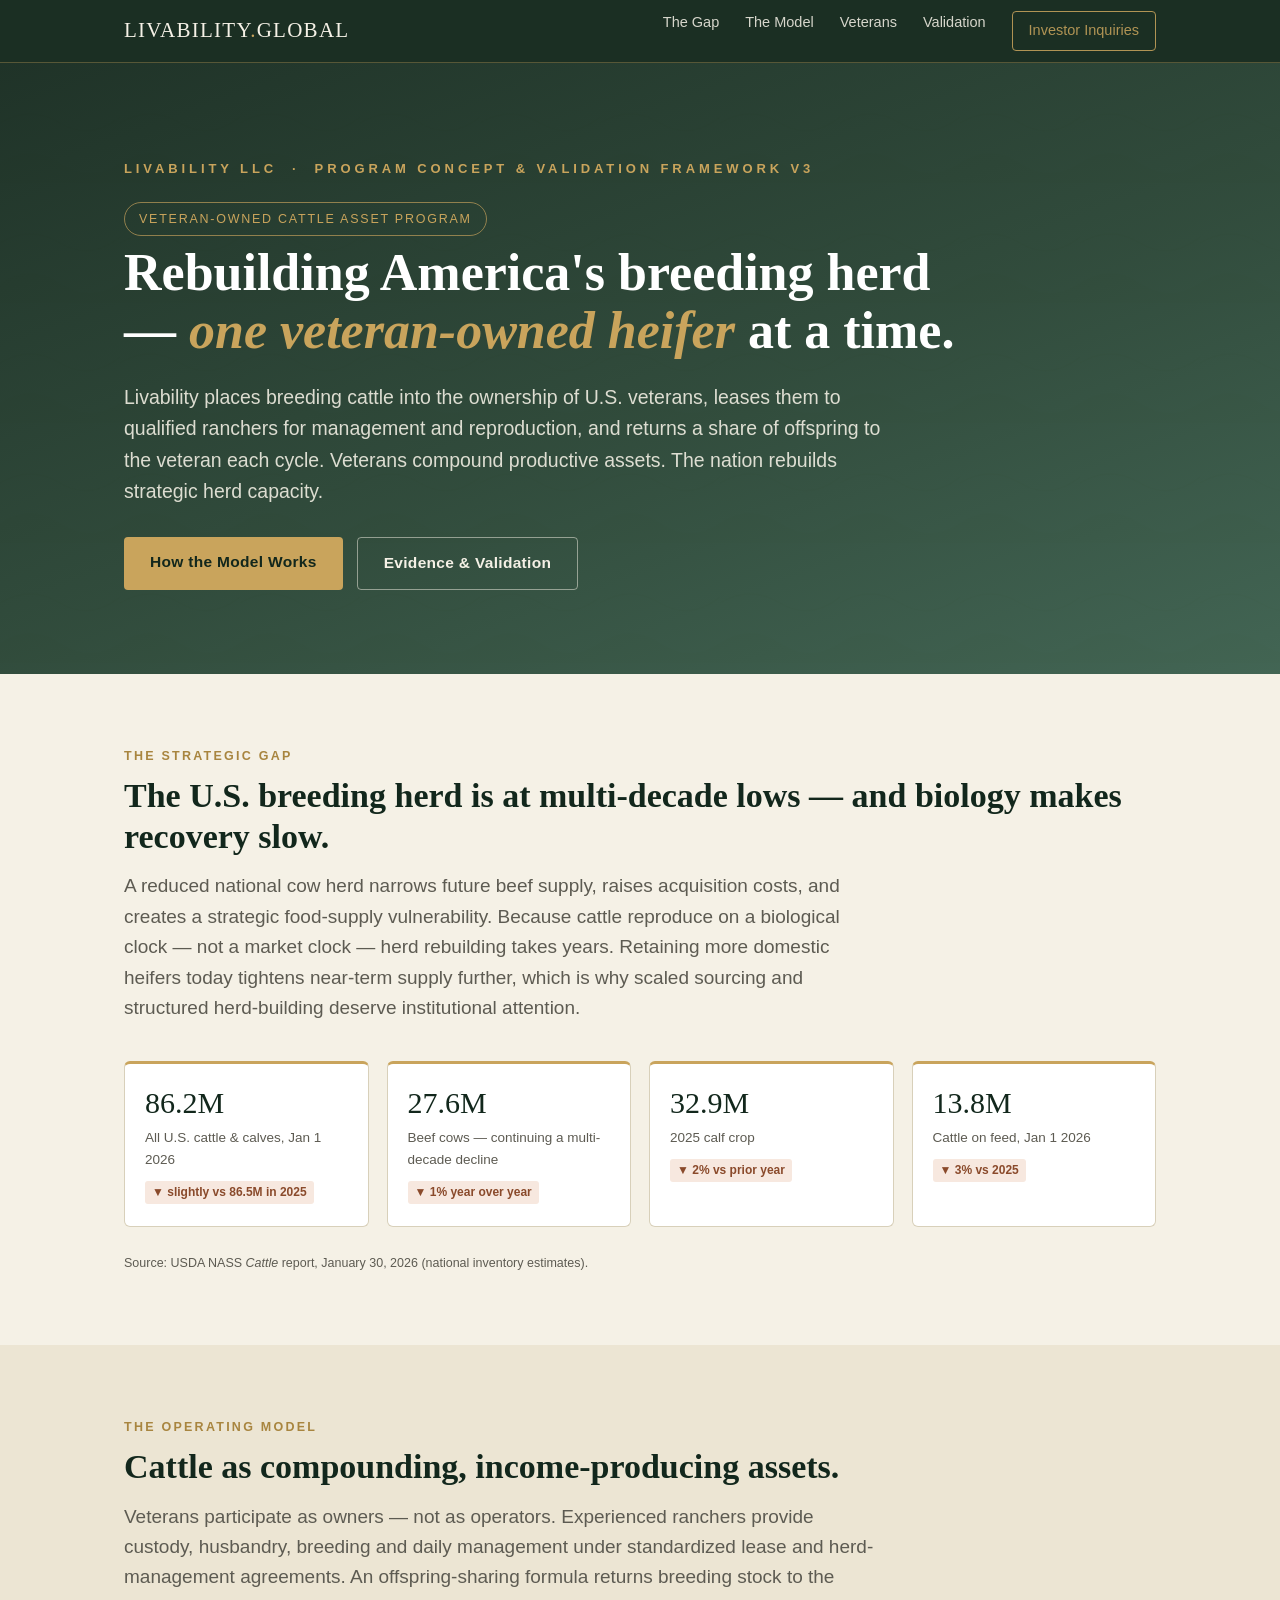
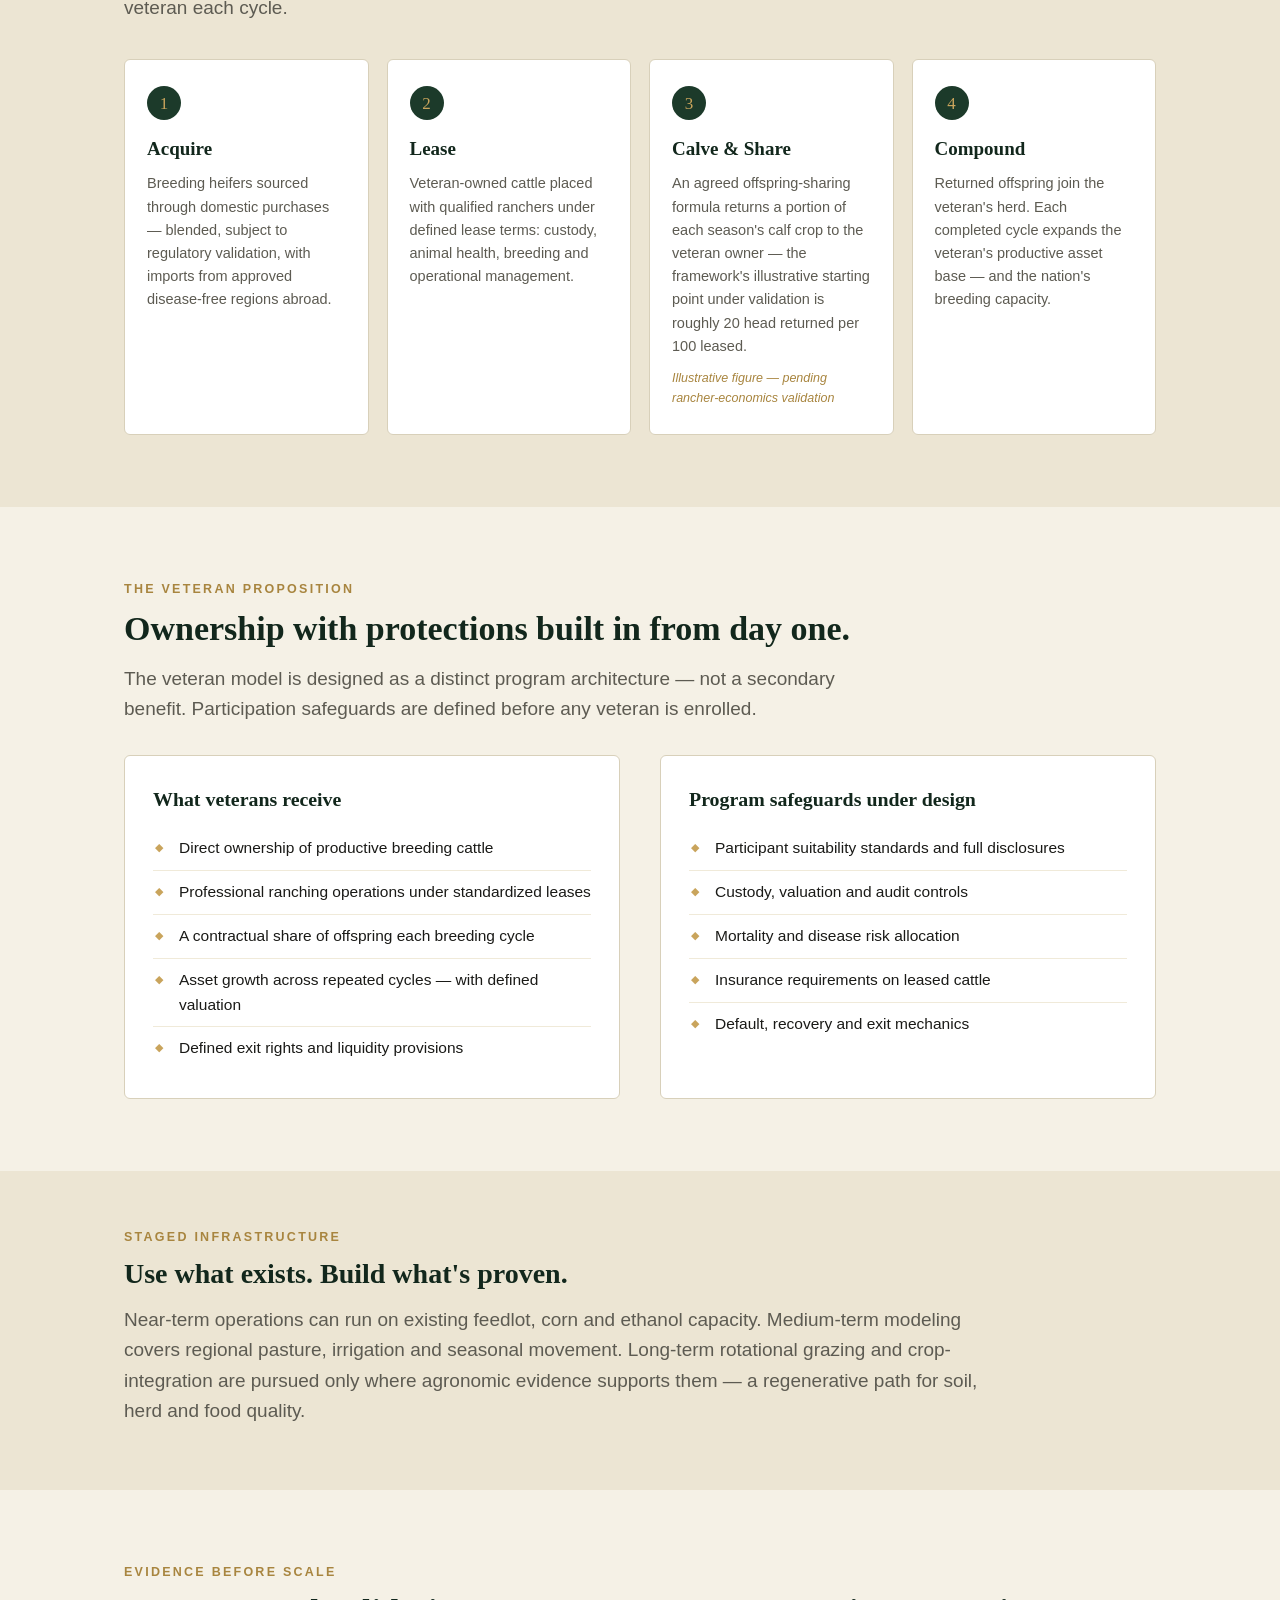
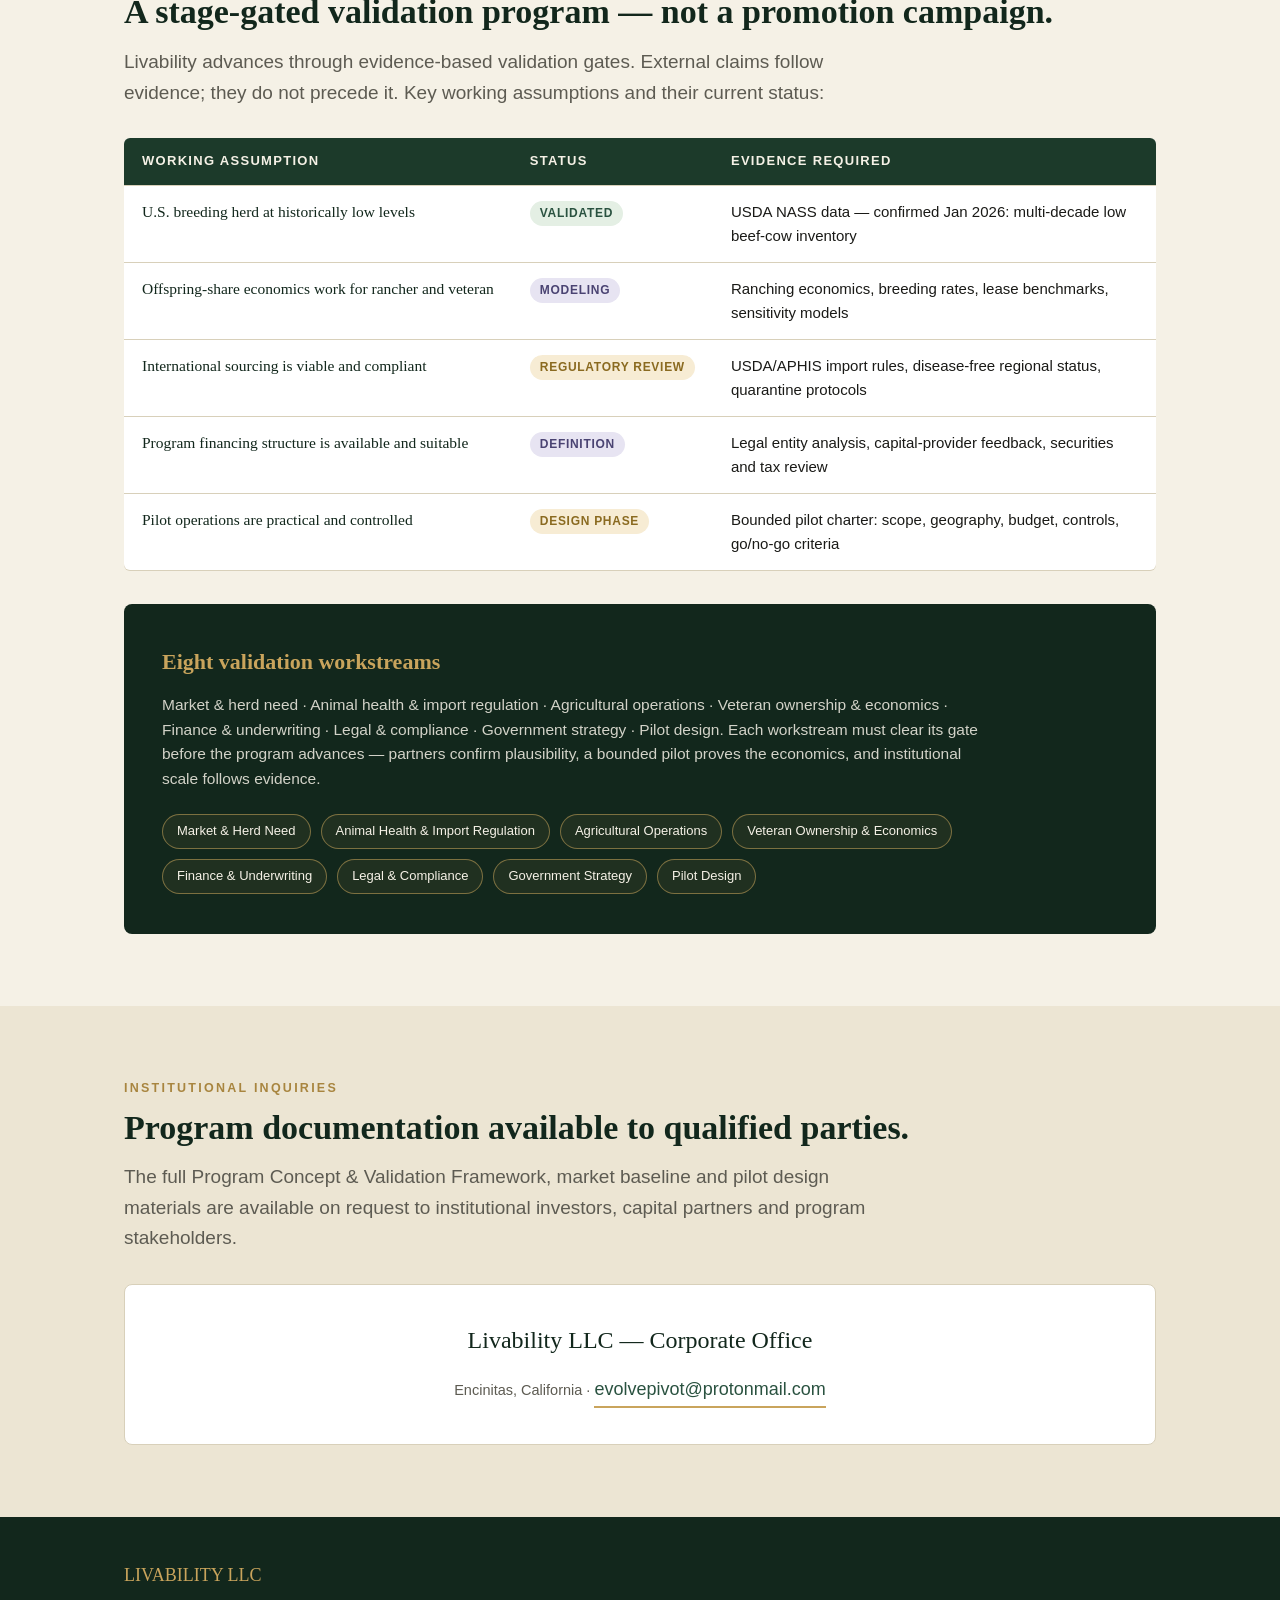
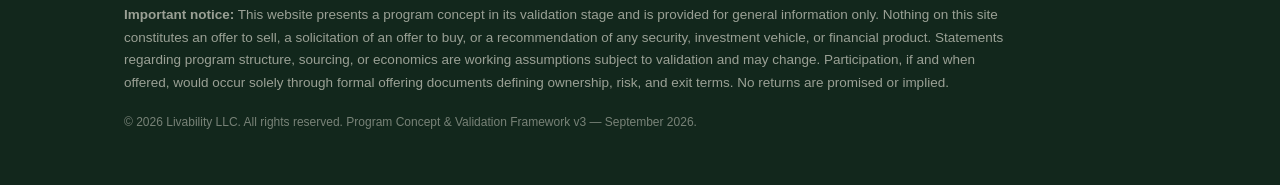
==== index.html @ c9e4a044 "Livability LLC investor site - v3 framework" ====
<!DOCTYPE html>
<html lang="en">
<head>
<meta charset="UTF-8">
<meta name="viewport" content="width=device-width, initial-scale=1.0">
<title>Livability LLC — Veteran-Owned Cattle Assets &amp; U.S. Herd Rebuilding</title>
<meta name="description" content="A capital-formation program placing breeding cattle into veteran ownership, leased to qualified ranchers, compounding the U.S. breeding herd. Program Concept &amp; Validation Framework v3.">
<meta property="og:title" content="Livability — Veteran-Owned Cattle Assets &amp; U.S. Herd Rebuilding">
<meta property="og:description" content="Veterans own productive breeding cattle. Qualified ranchers operate them. Offspring-share compounding rebuilds America's herd. Evidence before scale.">
<meta property="og:type" content="website">
<meta property="og:url" content="https://livability.global">
<link rel="icon" href="data:image/svg+xml,%3Csvg xmlns='http://www.w3.org/2000/svg' viewBox='0 0 64 64'%3E%3Crect width='64' height='64' rx='12' fill='%231c3a2a'/%3E%3Ctext x='32' y='44' font-family='Georgia,serif' font-size='36' fill='%23c9a45c' text-anchor='middle'%3EL%3C/text%3E%3C/svg%3E">
<style>
  :root{
    --forest:#1c3a2a; --forest-deep:#12271c; --forest-mid:#2a5240;
    --cream:#f5f1e6; --cream-deep:#ece5d3; --gold:#c9a45c; --gold-deep:#a8853f;
    --ink:#1a1a17; --muted:#5d5b52; --line:#d8d0ba;
  }
  *{margin:0;padding:0;box-sizing:border-box;}
  html{scroll-behavior:smooth;}
  body{
    font-family:-apple-system,BlinkMacSystemFont,"Segoe UI",Helvetica,Arial,sans-serif;
    background:var(--cream); color:var(--ink); line-height:1.6; font-size:17px;
  }
  .serif{font-family:Georgia,"Times New Roman",serif;}
  .wrap{max-width:1080px; margin:0 auto; padding:0 24px;}
  section{padding:72px 0;}
  h1,h2,h3{font-family:Georgia,"Times New Roman",serif; font-weight:600; color:var(--forest-deep);}
  h2{font-size:34px; line-height:1.2; margin-bottom:14px;}
  .kicker{ text-transform:uppercase; letter-spacing:.18em; font-size:12.5px; font-weight:700; color:var(--gold-deep); margin-bottom:10px;}
  .lede{font-size:19px; color:var(--muted); max-width:760px; margin-bottom:8px;}
  a{color:var(--forest-mid);}

  /* NAV */
  nav{
    position:sticky; top:0; z-index:50; background:rgba(18,39,28,.96); backdrop-filter:blur(6px);
    border-bottom:1px solid rgba(201,164,92,.35);
  }
  nav .wrap{display:flex; align-items:center; justify-content:space-between; height:62px;}
  .brand{font-family:Georgia,serif; font-size:21px; color:var(--cream); letter-spacing:.06em;}
  .brand span{color:var(--gold);}
  nav .links{display:flex; gap:26px;}
  nav .links a{color:var(--cream); text-decoration:none; font-size:14.5px; opacity:.86;}
  nav .links a:hover{opacity:1; color:var(--gold);}
  .nav-cta{
    border:1px solid var(--gold); color:var(--gold)!important; padding:7px 16px; border-radius:4px;
  }

  /* HERO */
  header{
    background:
      linear-gradient(160deg, rgba(18,39,28,.94) 0%, rgba(28,58,42,.9) 55%, rgba(42,82,64,.88) 100%),
      url("data:image/svg+xml,%3Csvg xmlns='http://www.w3.org/2000/svg' width='120' height='120'%3E%3Cpath d='M0 100 Q30 80 60 100 T120 100 V120 H0 Z' fill='rgba(201,164,92,0.07)'/%3E%3Cpath d='M0 60 Q30 42 60 60 T120 54' fill='none' stroke='rgba(201,164,92,0.10)' stroke-width='1.4'/%3E%3C/svg%3E");
    color:var(--cream); padding:96px 0 84px;
  }
  header .llc{font-size:13px; letter-spacing:.3em; text-transform:uppercase; color:var(--gold); margin-bottom:22px; font-weight:600;}
  header h1{color:#fff; font-size:52px; line-height:1.12; max-width:860px; margin-bottom:22px;}
  header h1 em{font-style:italic; color:var(--gold);}
  header .sub{font-size:19.5px; max-width:780px; color:rgba(245,241,230,.88); margin-bottom:30px;}
  .chip{
    display:inline-block; border:1px solid rgba(201,164,92,.65); color:var(--gold);
    font-size:12.5px; letter-spacing:.14em; text-transform:uppercase; padding:6px 14px; border-radius:999px;
    margin-bottom:8px;
  }
  .hero-cta{display:flex; gap:14px; flex-wrap:wrap; margin-top:8px;}
  .btn{
    display:inline-block; padding:13px 26px; border-radius:4px; text-decoration:none;
    font-weight:600; font-size:15.5px; letter-spacing:.02em;
  }
  .btn-gold{background:var(--gold); color:var(--forest-deep);}
  .btn-ghost{border:1px solid rgba(245,241,230,.5); color:var(--cream);}
  .btn:hover{filter:brightness(1.06);}

  /* STATS */
  .stats{display:grid; grid-template-columns:repeat(4,1fr); gap:18px; margin:38px 0 26px;}
  .stat{
    background:#fff; border:1px solid var(--line); border-top:3px solid var(--gold);
    border-radius:6px; padding:22px 20px;
  }
  .stat .num{font-family:Georgia,serif; font-size:30px; color:var(--forest-deep); line-height:1.1;}
  .stat .lbl{font-size:13.5px; color:var(--muted); margin-top:8px;}
  .stat .delta{display:inline-block; font-size:12px; color:#8a4a2b; background:#f7e8df; border-radius:3px; padding:2px 7px; margin-top:10px; font-weight:600;}
  .src{font-size:12.5px; color:var(--muted);}

  /* STEP FLOW */
  .steps{display:grid; grid-template-columns:repeat(4,1fr); gap:18px; margin-top:36px;}
  .step{background:#fff; border:1px solid var(--line); border-radius:6px; padding:26px 22px; position:relative;}
  .step .n{
    width:34px; height:34px; border-radius:50%; background:var(--forest); color:var(--gold);
    font-family:Georgia,serif; font-size:17px; display:flex; align-items:center; justify-content:center; margin-bottom:14px;
  }
  .step h3{font-size:19px; margin-bottom:8px;}
  .step p{font-size:14.5px; color:var(--muted);}
  .step .note{font-size:12.5px; color:var(--gold-deep); font-style:italic; margin-top:10px;}

  /* TWO COLUMN */
  .cols{display:grid; grid-template-columns:1fr 1fr; gap:40px; margin-top:30px;}
  .panel{background:#fff; border:1px solid var(--line); border-radius:6px; padding:28px;}
  .panel h3{margin-bottom:12px;}
  .panel ul{list-style:none;}
  .panel li{padding:9px 0 9px 26px; position:relative; font-size:15.5px; border-bottom:1px solid #f0ead9;}
  .panel li:last-child{border-bottom:none;}
  .panel li::before{content:"◆"; position:absolute; left:2px; color:var(--gold); font-size:11px; top:12px;}

  /* GATES TABLE */
  .gate-table{width:100%; border-collapse:collapse; margin-top:30px; background:#fff; border-radius:6px; overflow:hidden; box-shadow:0 1px 0 var(--line);}
  .gate-table th{
    background:var(--forest); color:var(--cream); text-align:left; font-size:13px;
    text-transform:uppercase; letter-spacing:.1em; padding:13px 18px;
  }
  .gate-table td{padding:14px 18px; border-top:1px solid var(--line); font-size:15px; vertical-align:top;}
  .gate-table td:first-child{font-family:Georgia,serif; color:var(--forest-deep); white-space:nowrap; font-size:15.5px;}
  .status{
    display:inline-block; font-size:12px; font-weight:700; letter-spacing:.06em; text-transform:uppercase;
    padding:3px 10px; border-radius:999px; white-space:nowrap;
  }
  .s-ok{background:#e4efe4; color:#2a5240;}
  .s-review{background:#f7ecd4; color:#8a6a20;}
  .s-model{background:#e7e4f2; color:#4a4372;}

  /* ASSUMPTIONS / DISCIPLINE */
  .discipline{
    background:var(--forest-deep); color:var(--cream); border-radius:8px; padding:40px 38px; margin-top:34px;
  }
  .discipline h3{color:var(--gold); font-size:22px; margin-bottom:14px;}
  .discipline p{color:rgba(245,241,230,.85); font-size:15.5px; max-width:820px;}
  .chips{display:flex; flex-wrap:wrap; gap:10px; margin-top:22px;}
  .wchip{
    border:1px solid rgba(201,164,92,.55); color:var(--cream); font-size:13px;
    padding:6px 14px; border-radius:999px; background:rgba(201,164,92,.08);
  }

  /* CONTACT */
  .contact-box{background:#fff; border:1px solid var(--line); border-radius:8px; padding:36px; margin-top:30px; text-align:center;}
  .contact-box .big{font-family:Georgia,serif; font-size:24px; color:var(--forest-deep); margin-bottom:10px;}
  .contact-mail{
    display:inline-block; margin-top:6px; font-size:18px; color:var(--forest-mid);
    text-decoration:none; border-bottom:2px solid var(--gold); padding-bottom:2px;
  }

  footer{background:var(--forest-deep); color:rgba(245,241,230,.72); padding:44px 0 52px; font-size:13.5px;}
  footer .brandline{font-family:Georgia,serif; color:var(--gold); font-size:18px; margin-bottom:14px;}
  footer .disc{max-width:900px; line-height:1.7; color:rgba(245,241,230,.6);}
  footer .legal{margin-top:18px; font-size:12px; color:rgba(245,241,230,.45);}

  @media(max-width:900px){
    .stats,.steps{grid-template-columns:repeat(2,1fr);}
    header h1{font-size:38px;}
    .cols{grid-template-columns:1fr;}
    nav .links{display:none;}
  }
  @media(max-width:560px){
    .stats,.steps{grid-template-columns:1fr;}
    section{padding:52px 0;}
  }
</style>
</head>
<body>

<nav>
  <div class="wrap">
    <div class="brand">LIVABILITY<span>.</span>GLOBAL</div>
    <div class="links">
      <a href="#problem">The Gap</a>
      <a href="#model">The Model</a>
      <a href="#veterans">Veterans</a>
      <a href="#validation">Validation</a>
      <a href="#contact" class="nav-cta">Investor Inquiries</a>
    </div>
  </div>
</nav>

<header>
  <div class="wrap">
    <div class="llc">Livability LLC &nbsp;·&nbsp; Program Concept &amp; Validation Framework v3</div>
    <span class="chip">Veteran-Owned Cattle Asset Program</span>
    <h1>Rebuilding America's breeding herd — <em>one veteran-owned heifer</em> at a time.</h1>
    <p class="sub">Livability places breeding cattle into the ownership of U.S. veterans, leases them to qualified ranchers for management and reproduction, and returns a share of offspring to the veteran each cycle. Veterans compound productive assets. The nation rebuilds strategic herd capacity.</p>
    <div class="hero-cta">
      <a class="btn btn-gold" href="#model">How the Model Works</a>
      <a class="btn btn-ghost" href="#validation">Evidence &amp; Validation</a>
    </div>
  </div>
</header>

<!-- PROBLEM -->
<section id="problem">
  <div class="wrap">
    <div class="kicker">The Strategic Gap</div>
    <h2>The U.S. breeding herd is at multi-decade lows — and biology makes recovery slow.</h2>
    <p class="lede">A reduced national cow herd narrows future beef supply, raises acquisition costs, and creates a strategic food-supply vulnerability. Because cattle reproduce on a biological clock — not a market clock — herd rebuilding takes years. Retaining more domestic heifers today tightens near-term supply further, which is why scaled sourcing and structured herd-building deserve institutional attention.</p>

    <div class="stats">
      <div class="stat">
        <div class="num">86.2M</div>
        <div class="lbl">All U.S. cattle &amp; calves, Jan 1 2026</div>
        <span class="delta">▼ slightly vs 86.5M in 2025</span>
      </div>
      <div class="stat">
        <div class="num">27.6M</div>
        <div class="lbl">Beef cows — continuing a multi-decade decline</div>
        <span class="delta">▼ 1% year over year</span>
      </div>
      <div class="stat">
        <div class="num">32.9M</div>
        <div class="lbl">2025 calf crop</div>
        <span class="delta">▼ 2% vs prior year</span>
      </div>
      <div class="stat">
        <div class="num">13.8M</div>
        <div class="lbl">Cattle on feed, Jan 1 2026</div>
        <span class="delta">▼ 3% vs 2025</span>
      </div>
    </div>
    <p class="src">Source: USDA NASS <em>Cattle</em> report, January 30, 2026 (national inventory estimates).</p>
  </div>
</section>

<!-- MODEL -->
<section id="model" style="background:var(--cream-deep);">
  <div class="wrap">
    <div class="kicker">The Operating Model</div>
    <h2>Cattle as compounding, income-producing assets.</h2>
    <p class="lede">Veterans participate as owners — not as operators. Experienced ranchers provide custody, husbandry, breeding and daily management under standardized lease and herd-management agreements. An offspring-sharing formula returns breeding stock to the veteran each cycle.</p>

    <div class="steps">
      <div class="step">
        <div class="n">1</div>
        <h3>Acquire</h3>
        <p>Breeding heifers sourced through domestic purchases — blended, subject to regulatory validation, with imports from approved disease-free regions abroad.</p>
      </div>
      <div class="step">
        <div class="n">2</div>
        <h3>Lease</h3>
        <p>Veteran-owned cattle placed with qualified ranchers under defined lease terms: custody, animal health, breeding and operational management.</p>
      </div>
      <div class="step">
        <div class="n">3</div>
        <h3>Calve &amp; Share</h3>
        <p>An agreed offspring-sharing formula returns a portion of each season's calf crop to the veteran owner — the framework's illustrative starting point under validation is roughly 20 head returned per 100 leased.</p>
        <div class="note">Illustrative figure — pending rancher-economics validation</div>
      </div>
      <div class="step">
        <div class="n">4</div>
        <h3>Compound</h3>
        <p>Returned offspring join the veteran's herd. Each completed cycle expands the veteran's productive asset base — and the nation's breeding capacity.</p>
      </div>
    </div>
  </div>
</section>

<!-- VETERANS -->
<section id="veterans">
  <div class="wrap">
    <div class="kicker">The Veteran Proposition</div>
    <h2>Ownership with protections built in from day one.</h2>
    <p class="lede">The veteran model is designed as a distinct program architecture — not a secondary benefit. Participation safeguards are defined before any veteran is enrolled.</p>

    <div class="cols">
      <div class="panel">
        <h3>What veterans receive</h3>
        <ul>
          <li>Direct ownership of productive breeding cattle</li>
          <li>Professional ranching operations under standardized leases</li>
          <li>A contractual share of offspring each breeding cycle</li>
          <li>Asset growth across repeated cycles — with defined valuation</li>
          <li>Defined exit rights and liquidity provisions</li>
        </ul>
      </div>
      <div class="panel">
        <h3>Program safeguards under design</h3>
        <ul>
          <li>Participant suitability standards and full disclosures</li>
          <li>Custody, valuation and audit controls</li>
          <li>Mortality and disease risk allocation</li>
          <li>Insurance requirements on leased cattle</li>
          <li>Default, recovery and exit mechanics</li>
        </ul>
      </div>
    </div>
  </div>
</section>

<!-- INFRASTRUCTURE STRIP -->
<section style="background:var(--cream-deep); padding:56px 0;">
  <div class="wrap">
    <div class="kicker">Staged Infrastructure</div>
    <h2 style="font-size:28px;">Use what exists. Build what's proven.</h2>
    <p class="lede" style="max-width:860px;">Near-term operations can run on existing feedlot, corn and ethanol capacity. Medium-term modeling covers regional pasture, irrigation and seasonal movement. Long-term rotational grazing and crop-integration are pursued only where agronomic evidence supports them — a regenerative path for soil, herd and food quality.</p>
  </div>
</section>

<!-- VALIDATION -->
<section id="validation">
  <div class="wrap">
    <div class="kicker">Evidence Before Scale</div>
    <h2>A stage-gated validation program — not a promotion campaign.</h2>
    <p class="lede">Livability advances through evidence-based validation gates. External claims follow evidence; they do not precede it. Key working assumptions and their current status:</p>

    <table class="gate-table">
      <tr><th>Working Assumption</th><th>Status</th><th>Evidence Required</th></tr>
      <tr>
        <td>U.S. breeding herd at historically low levels</td>
        <td><span class="status s-ok">Validated</span></td>
        <td>USDA NASS data — confirmed Jan 2026: multi-decade low beef-cow inventory</td>
      </tr>
      <tr>
        <td>Offspring-share economics work for rancher and veteran</td>
        <td><span class="status s-model">Modeling</span></td>
        <td>Ranching economics, breeding rates, lease benchmarks, sensitivity models</td>
      </tr>
      <tr>
        <td>International sourcing is viable and compliant</td>
        <td><span class="status s-review">Regulatory review</span></td>
        <td>USDA/APHIS import rules, disease-free regional status, quarantine protocols</td>
      </tr>
      <tr>
        <td>Program financing structure is available and suitable</td>
        <td><span class="status s-model">Definition</span></td>
        <td>Legal entity analysis, capital-provider feedback, securities and tax review</td>
      </tr>
      <tr>
        <td>Pilot operations are practical and controlled</td>
        <td><span class="status s-review">Design phase</span></td>
        <td>Bounded pilot charter: scope, geography, budget, controls, go/no-go criteria</td>
      </tr>
    </table>

    <div class="discipline">
      <h3>Eight validation workstreams</h3>
      <p>Market &amp; herd need · Animal health &amp; import regulation · Agricultural operations · Veteran ownership &amp; economics · Finance &amp; underwriting · Legal &amp; compliance · Government strategy · Pilot design. Each workstream must clear its gate before the program advances — partners confirm plausibility, a bounded pilot proves the economics, and institutional scale follows evidence.</p>
      <div class="chips">
        <span class="wchip">Market &amp; Herd Need</span>
        <span class="wchip">Animal Health &amp; Import Regulation</span>
        <span class="wchip">Agricultural Operations</span>
        <span class="wchip">Veteran Ownership &amp; Economics</span>
        <span class="wchip">Finance &amp; Underwriting</span>
        <span class="wchip">Legal &amp; Compliance</span>
        <span class="wchip">Government Strategy</span>
        <span class="wchip">Pilot Design</span>
      </div>
    </div>
  </div>
</section>

<!-- CONTACT -->
<section id="contact" style="background:var(--cream-deep);">
  <div class="wrap">
    <div class="kicker">Institutional Inquiries</div>
    <h2>Program documentation available to qualified parties.</h2>
    <p class="lede">The full Program Concept &amp; Validation Framework, market baseline and pilot design materials are available on request to institutional investors, capital partners and program stakeholders.</p>
    <div class="contact-box">
      <div class="big">Livability LLC — Corporate Office</div>
      <p style="color:var(--muted); font-size:14.5px;">Encinitas, California · <a class="contact-mail" href="mailto:evolvepivot@protonmail.com">evolvepivot@protonmail.com</a></p>
    </div>
  </div>
</section>

<footer>
  <div class="wrap">
    <div class="brandline">LIVABILITY LLC</div>
    <p class="disc"><strong>Important notice:</strong> This website presents a program concept in its validation stage and is provided for general information only. Nothing on this site constitutes an offer to sell, a solicitation of an offer to buy, or a recommendation of any security, investment vehicle, or financial product. Statements regarding program structure, sourcing, or economics are working assumptions subject to validation and may change. Participation, if and when offered, would occur solely through formal offering documents defining ownership, risk, and exit terms. No returns are promised or implied.</p>
    <p class="legal">© 2026 Livability LLC. All rights reserved. Program Concept &amp; Validation Framework v3 — September 2026.</p>
  </div>
</footer>

</body>
</html>
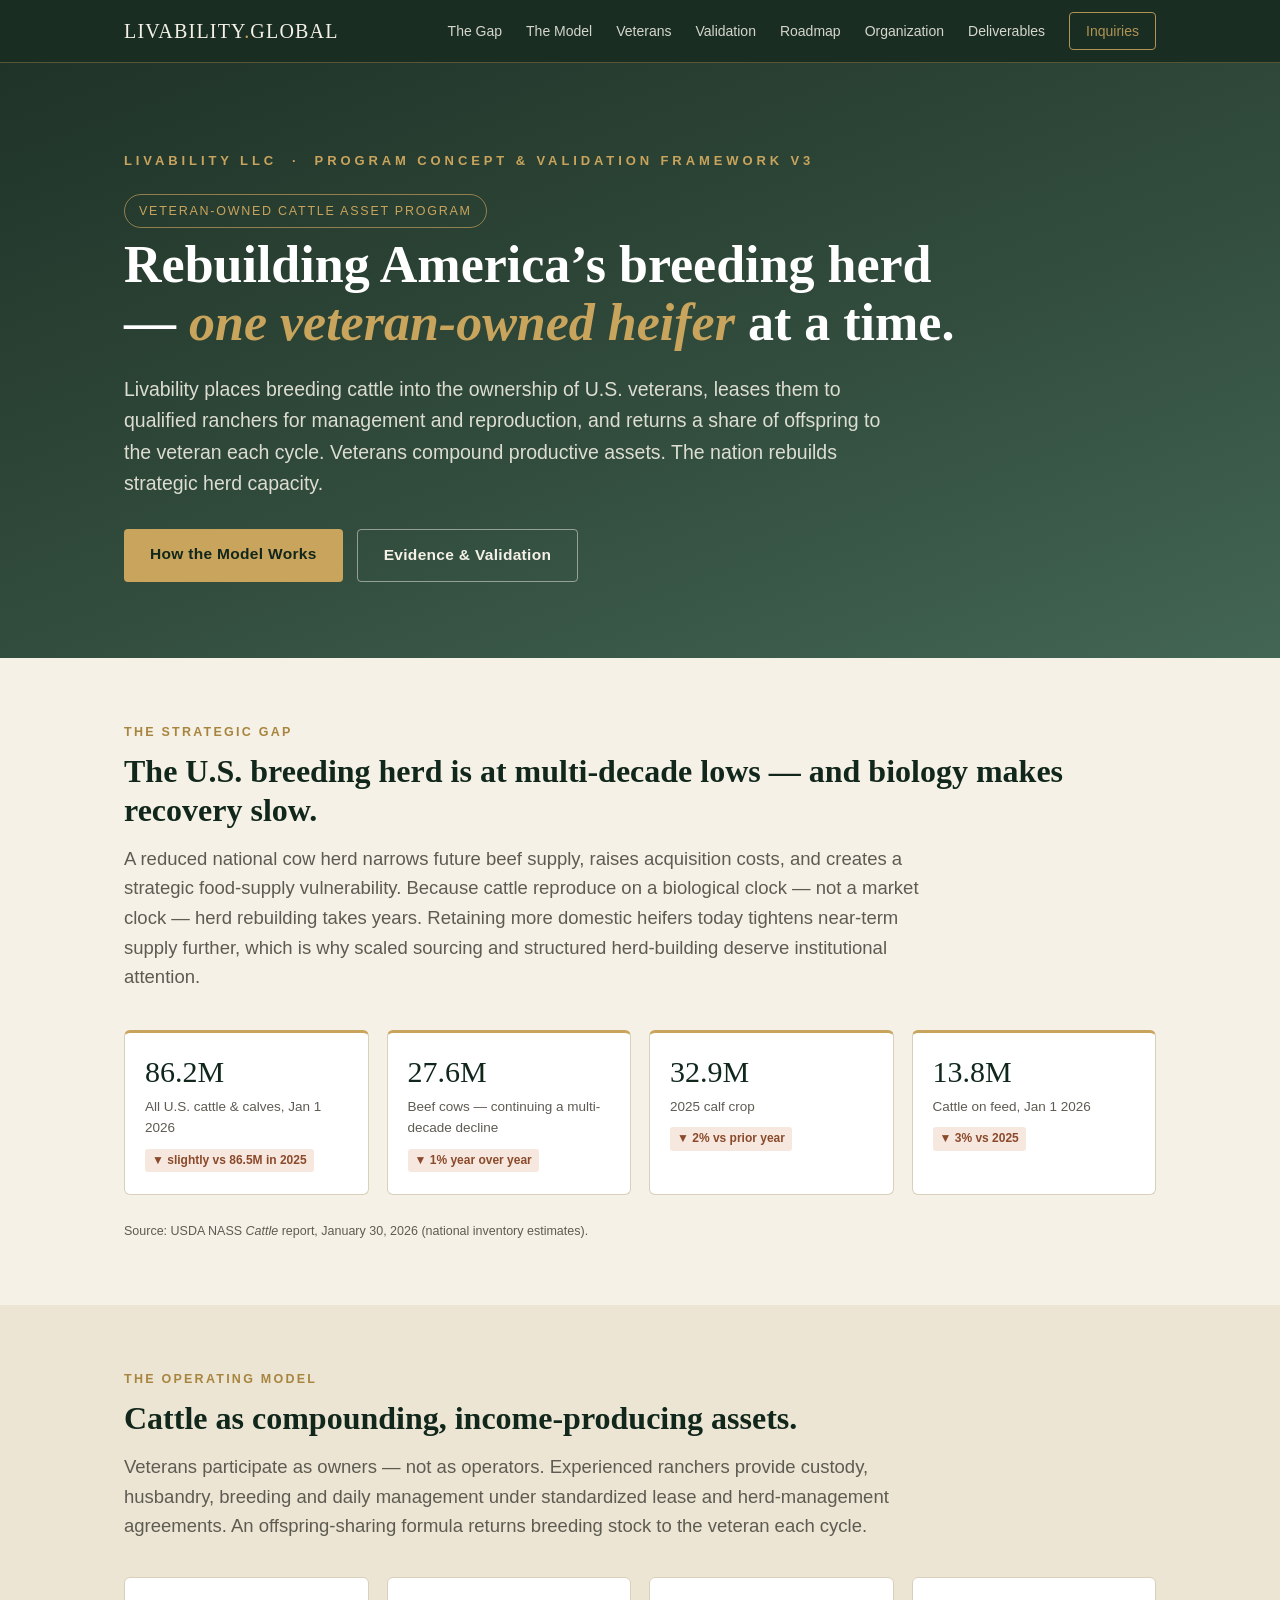
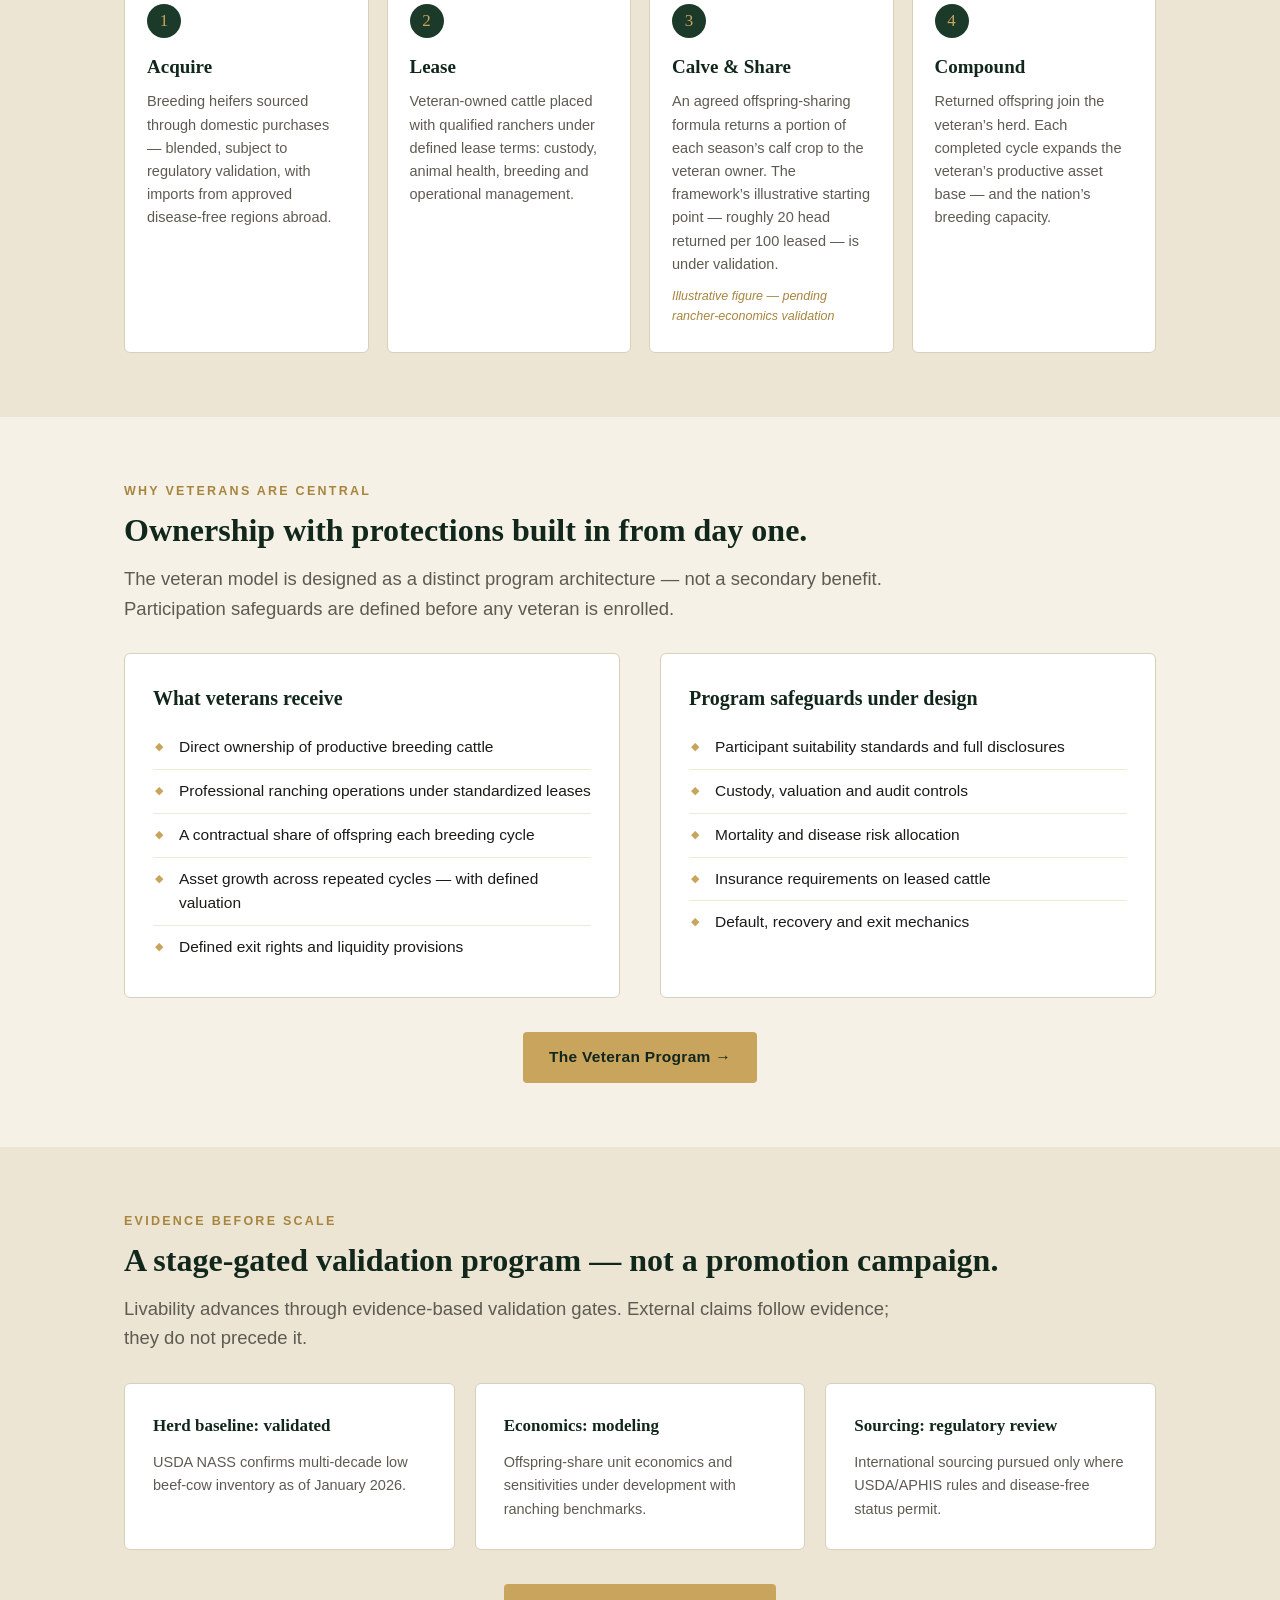
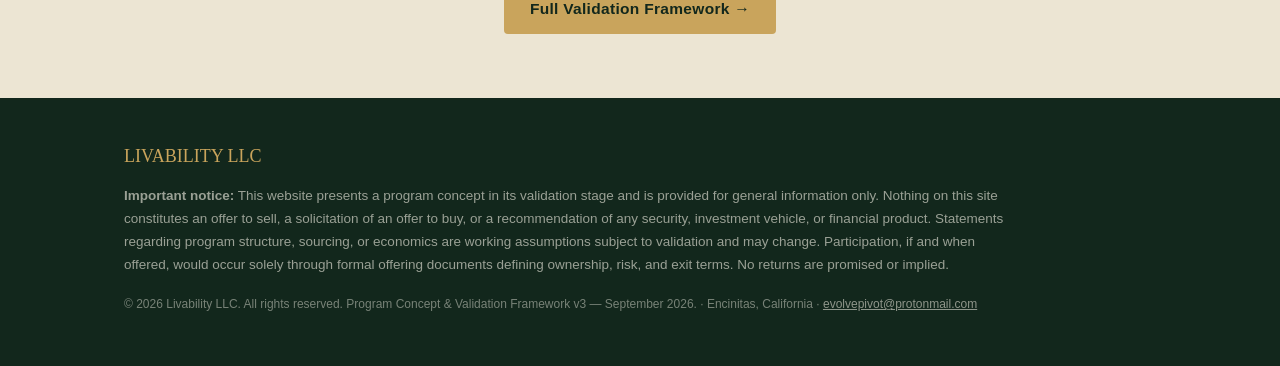
==== commit 0696267d: "Full 8-section investor site from Livability v3 framework" ====
--- a/index.html
+++ b/index.html
@@ -5,364 +5,106 @@
 <meta name="viewport" content="width=device-width, initial-scale=1.0">
 <title>Livability LLC — Veteran-Owned Cattle Assets &amp; U.S. Herd Rebuilding</title>
 <meta name="description" content="A capital-formation program placing breeding cattle into veteran ownership, leased to qualified ranchers, compounding the U.S. breeding herd. Program Concept &amp; Validation Framework v3.">
-<meta property="og:title" content="Livability — Veteran-Owned Cattle Assets &amp; U.S. Herd Rebuilding">
-<meta property="og:description" content="Veterans own productive breeding cattle. Qualified ranchers operate them. Offspring-share compounding rebuilds America's herd. Evidence before scale.">
-<meta property="og:type" content="website">
+<meta property="og:title" content="Livability LLC — Veteran-Owned Cattle Assets &amp; U.S. Herd Rebuilding">
+<meta property="og:description" content="A capital-formation program placing breeding cattle into veteran ownership, leased to qualified ranchers, compounding the U.S. breeding herd. Program Concept &amp; Validation Framework v3.">
 <meta property="og:url" content="https://livability.global">
 <link rel="icon" href="data:image/svg+xml,%3Csvg xmlns='http://www.w3.org/2000/svg' viewBox='0 0 64 64'%3E%3Crect width='64' height='64' rx='12' fill='%231c3a2a'/%3E%3Ctext x='32' y='44' font-family='Georgia,serif' font-size='36' fill='%23c9a45c' text-anchor='middle'%3EL%3C/text%3E%3C/svg%3E">
-<style>
-  :root{
-    --forest:#1c3a2a; --forest-deep:#12271c; --forest-mid:#2a5240;
-    --cream:#f5f1e6; --cream-deep:#ece5d3; --gold:#c9a45c; --gold-deep:#a8853f;
-    --ink:#1a1a17; --muted:#5d5b52; --line:#d8d0ba;
-  }
-  *{margin:0;padding:0;box-sizing:border-box;}
-  html{scroll-behavior:smooth;}
-  body{
-    font-family:-apple-system,BlinkMacSystemFont,"Segoe UI",Helvetica,Arial,sans-serif;
-    background:var(--cream); color:var(--ink); line-height:1.6; font-size:17px;
-  }
-  .serif{font-family:Georgia,"Times New Roman",serif;}
-  .wrap{max-width:1080px; margin:0 auto; padding:0 24px;}
-  section{padding:72px 0;}
-  h1,h2,h3{font-family:Georgia,"Times New Roman",serif; font-weight:600; color:var(--forest-deep);}
-  h2{font-size:34px; line-height:1.2; margin-bottom:14px;}
-  .kicker{ text-transform:uppercase; letter-spacing:.18em; font-size:12.5px; font-weight:700; color:var(--gold-deep); margin-bottom:10px;}
-  .lede{font-size:19px; color:var(--muted); max-width:760px; margin-bottom:8px;}
-  a{color:var(--forest-mid);}
-
-  /* NAV */
-  nav{
-    position:sticky; top:0; z-index:50; background:rgba(18,39,28,.96); backdrop-filter:blur(6px);
-    border-bottom:1px solid rgba(201,164,92,.35);
-  }
-  nav .wrap{display:flex; align-items:center; justify-content:space-between; height:62px;}
-  .brand{font-family:Georgia,serif; font-size:21px; color:var(--cream); letter-spacing:.06em;}
-  .brand span{color:var(--gold);}
-  nav .links{display:flex; gap:26px;}
-  nav .links a{color:var(--cream); text-decoration:none; font-size:14.5px; opacity:.86;}
-  nav .links a:hover{opacity:1; color:var(--gold);}
-  .nav-cta{
-    border:1px solid var(--gold); color:var(--gold)!important; padding:7px 16px; border-radius:4px;
-  }
-
-  /* HERO */
-  header{
-    background:
-      linear-gradient(160deg, rgba(18,39,28,.94) 0%, rgba(28,58,42,.9) 55%, rgba(42,82,64,.88) 100%),
-      url("data:image/svg+xml,%3Csvg xmlns='http://www.w3.org/2000/svg' width='120' height='120'%3E%3Cpath d='M0 100 Q30 80 60 100 T120 100 V120 H0 Z' fill='rgba(201,164,92,0.07)'/%3E%3Cpath d='M0 60 Q30 42 60 60 T120 54' fill='none' stroke='rgba(201,164,92,0.10)' stroke-width='1.4'/%3E%3C/svg%3E");
-    color:var(--cream); padding:96px 0 84px;
-  }
-  header .llc{font-size:13px; letter-spacing:.3em; text-transform:uppercase; color:var(--gold); margin-bottom:22px; font-weight:600;}
-  header h1{color:#fff; font-size:52px; line-height:1.12; max-width:860px; margin-bottom:22px;}
-  header h1 em{font-style:italic; color:var(--gold);}
-  header .sub{font-size:19.5px; max-width:780px; color:rgba(245,241,230,.88); margin-bottom:30px;}
-  .chip{
-    display:inline-block; border:1px solid rgba(201,164,92,.65); color:var(--gold);
-    font-size:12.5px; letter-spacing:.14em; text-transform:uppercase; padding:6px 14px; border-radius:999px;
-    margin-bottom:8px;
-  }
-  .hero-cta{display:flex; gap:14px; flex-wrap:wrap; margin-top:8px;}
-  .btn{
-    display:inline-block; padding:13px 26px; border-radius:4px; text-decoration:none;
-    font-weight:600; font-size:15.5px; letter-spacing:.02em;
-  }
-  .btn-gold{background:var(--gold); color:var(--forest-deep);}
-  .btn-ghost{border:1px solid rgba(245,241,230,.5); color:var(--cream);}
-  .btn:hover{filter:brightness(1.06);}
-
-  /* STATS */
-  .stats{display:grid; grid-template-columns:repeat(4,1fr); gap:18px; margin:38px 0 26px;}
-  .stat{
-    background:#fff; border:1px solid var(--line); border-top:3px solid var(--gold);
-    border-radius:6px; padding:22px 20px;
-  }
-  .stat .num{font-family:Georgia,serif; font-size:30px; color:var(--forest-deep); line-height:1.1;}
-  .stat .lbl{font-size:13.5px; color:var(--muted); margin-top:8px;}
-  .stat .delta{display:inline-block; font-size:12px; color:#8a4a2b; background:#f7e8df; border-radius:3px; padding:2px 7px; margin-top:10px; font-weight:600;}
-  .src{font-size:12.5px; color:var(--muted);}
-
-  /* STEP FLOW */
-  .steps{display:grid; grid-template-columns:repeat(4,1fr); gap:18px; margin-top:36px;}
-  .step{background:#fff; border:1px solid var(--line); border-radius:6px; padding:26px 22px; position:relative;}
-  .step .n{
-    width:34px; height:34px; border-radius:50%; background:var(--forest); color:var(--gold);
-    font-family:Georgia,serif; font-size:17px; display:flex; align-items:center; justify-content:center; margin-bottom:14px;
-  }
-  .step h3{font-size:19px; margin-bottom:8px;}
-  .step p{font-size:14.5px; color:var(--muted);}
-  .step .note{font-size:12.5px; color:var(--gold-deep); font-style:italic; margin-top:10px;}
-
-  /* TWO COLUMN */
-  .cols{display:grid; grid-template-columns:1fr 1fr; gap:40px; margin-top:30px;}
-  .panel{background:#fff; border:1px solid var(--line); border-radius:6px; padding:28px;}
-  .panel h3{margin-bottom:12px;}
-  .panel ul{list-style:none;}
-  .panel li{padding:9px 0 9px 26px; position:relative; font-size:15.5px; border-bottom:1px solid #f0ead9;}
-  .panel li:last-child{border-bottom:none;}
-  .panel li::before{content:"◆"; position:absolute; left:2px; color:var(--gold); font-size:11px; top:12px;}
-
-  /* GATES TABLE */
-  .gate-table{width:100%; border-collapse:collapse; margin-top:30px; background:#fff; border-radius:6px; overflow:hidden; box-shadow:0 1px 0 var(--line);}
-  .gate-table th{
-    background:var(--forest); color:var(--cream); text-align:left; font-size:13px;
-    text-transform:uppercase; letter-spacing:.1em; padding:13px 18px;
-  }
-  .gate-table td{padding:14px 18px; border-top:1px solid var(--line); font-size:15px; vertical-align:top;}
-  .gate-table td:first-child{font-family:Georgia,serif; color:var(--forest-deep); white-space:nowrap; font-size:15.5px;}
-  .status{
-    display:inline-block; font-size:12px; font-weight:700; letter-spacing:.06em; text-transform:uppercase;
-    padding:3px 10px; border-radius:999px; white-space:nowrap;
-  }
-  .s-ok{background:#e4efe4; color:#2a5240;}
-  .s-review{background:#f7ecd4; color:#8a6a20;}
-  .s-model{background:#e7e4f2; color:#4a4372;}
-
-  /* ASSUMPTIONS / DISCIPLINE */
-  .discipline{
-    background:var(--forest-deep); color:var(--cream); border-radius:8px; padding:40px 38px; margin-top:34px;
-  }
-  .discipline h3{color:var(--gold); font-size:22px; margin-bottom:14px;}
-  .discipline p{color:rgba(245,241,230,.85); font-size:15.5px; max-width:820px;}
-  .chips{display:flex; flex-wrap:wrap; gap:10px; margin-top:22px;}
-  .wchip{
-    border:1px solid rgba(201,164,92,.55); color:var(--cream); font-size:13px;
-    padding:6px 14px; border-radius:999px; background:rgba(201,164,92,.08);
-  }
-
-  /* CONTACT */
-  .contact-box{background:#fff; border:1px solid var(--line); border-radius:8px; padding:36px; margin-top:30px; text-align:center;}
-  .contact-box .big{font-family:Georgia,serif; font-size:24px; color:var(--forest-deep); margin-bottom:10px;}
-  .contact-mail{
-    display:inline-block; margin-top:6px; font-size:18px; color:var(--forest-mid);
-    text-decoration:none; border-bottom:2px solid var(--gold); padding-bottom:2px;
-  }
-
-  footer{background:var(--forest-deep); color:rgba(245,241,230,.72); padding:44px 0 52px; font-size:13.5px;}
-  footer .brandline{font-family:Georgia,serif; color:var(--gold); font-size:18px; margin-bottom:14px;}
-  footer .disc{max-width:900px; line-height:1.7; color:rgba(245,241,230,.6);}
-  footer .legal{margin-top:18px; font-size:12px; color:rgba(245,241,230,.45);}
-
-  @media(max-width:900px){
-    .stats,.steps{grid-template-columns:repeat(2,1fr);}
-    header h1{font-size:38px;}
-    .cols{grid-template-columns:1fr;}
-    nav .links{display:none;}
-  }
-  @media(max-width:560px){
-    .stats,.steps{grid-template-columns:1fr;}
-    section{padding:52px 0;}
-  }
-</style>
+<link rel="stylesheet" href="/assets/style.css">
 </head>
 <body>
-
 <nav>
   <div class="wrap">
-    <div class="brand">LIVABILITY<span>.</span>GLOBAL</div>
+    <a class="brand" href="/index.html">LIVABILITY<span>.</span>GLOBAL</a>
     <div class="links">
-      <a href="#problem">The Gap</a>
-      <a href="#model">The Model</a>
-      <a href="#veterans">Veterans</a>
-      <a href="#validation">Validation</a>
-      <a href="#contact" class="nav-cta">Investor Inquiries</a>
+      <a href="/the-gap.html" data-nav="gap">The Gap</a>
+      <a href="/model.html" data-nav="model">The Model</a>
+      <a href="/veterans.html" data-nav="vet">Veterans</a>
+      <a href="/validation.html" data-nav="val">Validation</a>
+      <a href="/roadmap.html" data-nav="road">Roadmap</a>
+      <a href="/organization.html" data-nav="org">Organization</a>
+      <a href="/deliverables.html" data-nav="del">Deliverables</a>
+      <a href="/contact.html" class="nav-cta">Inquiries</a>
     </div>
   </div>
 </nav>
 
-<header>
-  <div class="wrap">
-    <div class="llc">Livability LLC &nbsp;·&nbsp; Program Concept &amp; Validation Framework v3</div>
-    <span class="chip">Veteran-Owned Cattle Asset Program</span>
-    <h1>Rebuilding America's breeding herd — <em>one veteran-owned heifer</em> at a time.</h1>
-    <p class="sub">Livability places breeding cattle into the ownership of U.S. veterans, leases them to qualified ranchers for management and reproduction, and returns a share of offspring to the veteran each cycle. Veterans compound productive assets. The nation rebuilds strategic herd capacity.</p>
-    <div class="hero-cta">
-      <a class="btn btn-gold" href="#model">How the Model Works</a>
-      <a class="btn btn-ghost" href="#validation">Evidence &amp; Validation</a>
-    </div>
-  </div>
-</header>
+<header class="hero"><div class="wrap"><div class="llc">Livability LLC &nbsp;·&nbsp; Program Concept &amp; Validation Framework v3</div><span class="chip">Veteran-Owned Cattle Asset Program</span><h1>Rebuilding America’s breeding herd — <em>one veteran-owned heifer</em> at a time.</h1><p class="sub">Livability places breeding cattle into the ownership of U.S. veterans, leases them to qualified ranchers for management and reproduction, and returns a share of offspring to the veteran each cycle. Veterans compound productive assets. The nation rebuilds strategic herd capacity.</p><div class="hero-cta"><a class="btn btn-gold" href="/model.html">How the Model Works</a><a class="btn btn-ghost" href="/validation.html">Evidence &amp; Validation</a></div></div></header>
 
-<!-- PROBLEM -->
 <section id="problem">
-  <div class="wrap">
-    <div class="kicker">The Strategic Gap</div>
-    <h2>The U.S. breeding herd is at multi-decade lows — and biology makes recovery slow.</h2>
-    <p class="lede">A reduced national cow herd narrows future beef supply, raises acquisition costs, and creates a strategic food-supply vulnerability. Because cattle reproduce on a biological clock — not a market clock — herd rebuilding takes years. Retaining more domestic heifers today tightens near-term supply further, which is why scaled sourcing and structured herd-building deserve institutional attention.</p>
-
-    <div class="stats">
-      <div class="stat">
-        <div class="num">86.2M</div>
-        <div class="lbl">All U.S. cattle &amp; calves, Jan 1 2026</div>
-        <span class="delta">▼ slightly vs 86.5M in 2025</span>
-      </div>
-      <div class="stat">
-        <div class="num">27.6M</div>
-        <div class="lbl">Beef cows — continuing a multi-decade decline</div>
-        <span class="delta">▼ 1% year over year</span>
-      </div>
-      <div class="stat">
-        <div class="num">32.9M</div>
-        <div class="lbl">2025 calf crop</div>
-        <span class="delta">▼ 2% vs prior year</span>
-      </div>
-      <div class="stat">
-        <div class="num">13.8M</div>
-        <div class="lbl">Cattle on feed, Jan 1 2026</div>
-        <span class="delta">▼ 3% vs 2025</span>
-      </div>
-    </div>
-    <p class="src">Source: USDA NASS <em>Cattle</em> report, January 30, 2026 (national inventory estimates).</p>
-  </div>
+<div class="wrap">
+<div class="kicker">The Strategic Gap</div>
+<h2>The U.S. breeding herd is at multi-decade lows — and biology makes recovery slow.</h2>
+<p class="lede">A reduced national cow herd narrows future beef supply, raises acquisition costs, and creates a strategic food-supply vulnerability. Because cattle reproduce on a biological clock — not a market clock — herd rebuilding takes years. Retaining more domestic heifers today tightens near-term supply further, which is why scaled sourcing and structured herd-building deserve institutional attention.</p>
+<div class="stats">
+<div class="stat"><div class="num">86.2M</div><div class="lbl">All U.S. cattle &amp; calves, Jan 1 2026</div><span class="delta">&#9660; slightly vs 86.5M in 2025</span></div>
+<div class="stat"><div class="num">27.6M</div><div class="lbl">Beef cows — continuing a multi-decade decline</div><span class="delta">&#9660; 1% year over year</span></div>
+<div class="stat"><div class="num">32.9M</div><div class="lbl">2025 calf crop</div><span class="delta">&#9660; 2% vs prior year</span></div>
+<div class="stat"><div class="num">13.8M</div><div class="lbl">Cattle on feed, Jan 1 2026</div><span class="delta">&#9660; 3% vs 2025</span></div>
+</div>
+<p class="src">Source: USDA NASS <em>Cattle</em> report, January 30, 2026 (national inventory estimates).</p>
+</div>
 </section>
 
-<!-- MODEL -->
 <section id="model" style="background:var(--cream-deep);">
-  <div class="wrap">
-    <div class="kicker">The Operating Model</div>
-    <h2>Cattle as compounding, income-producing assets.</h2>
-    <p class="lede">Veterans participate as owners — not as operators. Experienced ranchers provide custody, husbandry, breeding and daily management under standardized lease and herd-management agreements. An offspring-sharing formula returns breeding stock to the veteran each cycle.</p>
-
-    <div class="steps">
-      <div class="step">
-        <div class="n">1</div>
-        <h3>Acquire</h3>
-        <p>Breeding heifers sourced through domestic purchases — blended, subject to regulatory validation, with imports from approved disease-free regions abroad.</p>
-      </div>
-      <div class="step">
-        <div class="n">2</div>
-        <h3>Lease</h3>
-        <p>Veteran-owned cattle placed with qualified ranchers under defined lease terms: custody, animal health, breeding and operational management.</p>
-      </div>
-      <div class="step">
-        <div class="n">3</div>
-        <h3>Calve &amp; Share</h3>
-        <p>An agreed offspring-sharing formula returns a portion of each season's calf crop to the veteran owner — the framework's illustrative starting point under validation is roughly 20 head returned per 100 leased.</p>
-        <div class="note">Illustrative figure — pending rancher-economics validation</div>
-      </div>
-      <div class="step">
-        <div class="n">4</div>
-        <h3>Compound</h3>
-        <p>Returned offspring join the veteran's herd. Each completed cycle expands the veteran's productive asset base — and the nation's breeding capacity.</p>
-      </div>
-    </div>
-  </div>
+<div class="wrap">
+<div class="kicker">The Operating Model</div>
+<h2>Cattle as compounding, income-producing assets.</h2>
+<p class="lede">Veterans participate as owners — not as operators. Experienced ranchers provide custody, husbandry, breeding and daily management under standardized lease and herd-management agreements. An offspring-sharing formula returns breeding stock to the veteran each cycle.</p>
+<div class="steps">
+<div class="step"><div class="n">1</div><h3>Acquire</h3><p>Breeding heifers sourced through domestic purchases — blended, subject to regulatory validation, with imports from approved disease-free regions abroad.</p></div>
+<div class="step"><div class="n">2</div><h3>Lease</h3><p>Veteran-owned cattle placed with qualified ranchers under defined lease terms: custody, animal health, breeding and operational management.</p></div>
+<div class="step"><div class="n">3</div><h3>Calve &amp; Share</h3><p>An agreed offspring-sharing formula returns a portion of each season’s calf crop to the veteran owner. The framework’s illustrative starting point — roughly 20 head returned per 100 leased — is under validation.</p><div class="note">Illustrative figure — pending rancher-economics validation</div></div>
+<div class="step"><div class="n">4</div><h3>Compound</h3><p>Returned offspring join the veteran’s herd. Each completed cycle expands the veteran’s productive asset base — and the nation’s breeding capacity.</p></div>
+</div>
+</div>
 </section>
 
-<!-- VETERANS -->
 <section id="veterans">
-  <div class="wrap">
-    <div class="kicker">The Veteran Proposition</div>
-    <h2>Ownership with protections built in from day one.</h2>
-    <p class="lede">The veteran model is designed as a distinct program architecture — not a secondary benefit. Participation safeguards are defined before any veteran is enrolled.</p>
-
-    <div class="cols">
-      <div class="panel">
-        <h3>What veterans receive</h3>
-        <ul>
-          <li>Direct ownership of productive breeding cattle</li>
-          <li>Professional ranching operations under standardized leases</li>
-          <li>A contractual share of offspring each breeding cycle</li>
-          <li>Asset growth across repeated cycles — with defined valuation</li>
-          <li>Defined exit rights and liquidity provisions</li>
-        </ul>
-      </div>
-      <div class="panel">
-        <h3>Program safeguards under design</h3>
-        <ul>
-          <li>Participant suitability standards and full disclosures</li>
-          <li>Custody, valuation and audit controls</li>
-          <li>Mortality and disease risk allocation</li>
-          <li>Insurance requirements on leased cattle</li>
-          <li>Default, recovery and exit mechanics</li>
-        </ul>
-      </div>
-    </div>
-  </div>
+<div class="wrap">
+<div class="kicker">Why Veterans Are Central</div>
+<h2>Ownership with protections built in from day one.</h2>
+<p class="lede">The veteran model is designed as a distinct program architecture — not a secondary benefit. Participation safeguards are defined before any veteran is enrolled.</p>
+<div class="cols">
+<div class="panel"><h3>What veterans receive</h3><ul>
+<li>Direct ownership of productive breeding cattle</li>
+<li>Professional ranching operations under standardized leases</li>
+<li>A contractual share of offspring each breeding cycle</li>
+<li>Asset growth across repeated cycles — with defined valuation</li>
+<li>Defined exit rights and liquidity provisions</li>
+</ul></div>
+<div class="panel"><h3>Program safeguards under design</h3><ul>
+<li>Participant suitability standards and full disclosures</li>
+<li>Custody, valuation and audit controls</li>
+<li>Mortality and disease risk allocation</li>
+<li>Insurance requirements on leased cattle</li>
+<li>Default, recovery and exit mechanics</li>
+</ul></div>
+</div>
+<div style="text-align:center; margin-top:34px;"><a class="btn btn-gold" href="/veterans.html">The Veteran Program →</a></div>
+</div>
 </section>
 
-<!-- INFRASTRUCTURE STRIP -->
-<section style="background:var(--cream-deep); padding:56px 0;">
-  <div class="wrap">
-    <div class="kicker">Staged Infrastructure</div>
-    <h2 style="font-size:28px;">Use what exists. Build what's proven.</h2>
-    <p class="lede" style="max-width:860px;">Near-term operations can run on existing feedlot, corn and ethanol capacity. Medium-term modeling covers regional pasture, irrigation and seasonal movement. Long-term rotational grazing and crop-integration are pursued only where agronomic evidence supports them — a regenerative path for soil, herd and food quality.</p>
-  </div>
+<section id="validation" style="background:var(--cream-deep);">
+<div class="wrap">
+<div class="kicker">Evidence Before Scale</div>
+<h2>A stage-gated validation program — not a promotion campaign.</h2>
+<p class="lede">Livability advances through evidence-based validation gates. External claims follow evidence; they do not precede it.</p>
+<div class="cols3">
+<div class="panel"><h3 style="font-size:17px;">Herd baseline: validated</h3><p style="font-size:14.5px; color:var(--muted);">USDA NASS confirms multi-decade low beef-cow inventory as of January 2026.</p></div>
+<div class="panel"><h3 style="font-size:17px;">Economics: modeling</h3><p style="font-size:14.5px; color:var(--muted);">Offspring-share unit economics and sensitivities under development with ranching benchmarks.</p></div>
+<div class="panel"><h3 style="font-size:17px;">Sourcing: regulatory review</h3><p style="font-size:14.5px; color:var(--muted);">International sourcing pursued only where USDA/APHIS rules and disease-free status permit.</p></div>
+</div>
+<div style="text-align:center; margin-top:34px;"><a class="btn btn-gold" href="/validation.html">Full Validation Framework →</a></div>
+</div>
 </section>
 
-<!-- VALIDATION -->
-<section id="validation">
-  <div class="wrap">
-    <div class="kicker">Evidence Before Scale</div>
-    <h2>A stage-gated validation program — not a promotion campaign.</h2>
-    <p class="lede">Livability advances through evidence-based validation gates. External claims follow evidence; they do not precede it. Key working assumptions and their current status:</p>
-
-    <table class="gate-table">
-      <tr><th>Working Assumption</th><th>Status</th><th>Evidence Required</th></tr>
-      <tr>
-        <td>U.S. breeding herd at historically low levels</td>
-        <td><span class="status s-ok">Validated</span></td>
-        <td>USDA NASS data — confirmed Jan 2026: multi-decade low beef-cow inventory</td>
-      </tr>
-      <tr>
-        <td>Offspring-share economics work for rancher and veteran</td>
-        <td><span class="status s-model">Modeling</span></td>
-        <td>Ranching economics, breeding rates, lease benchmarks, sensitivity models</td>
-      </tr>
-      <tr>
-        <td>International sourcing is viable and compliant</td>
-        <td><span class="status s-review">Regulatory review</span></td>
-        <td>USDA/APHIS import rules, disease-free regional status, quarantine protocols</td>
-      </tr>
-      <tr>
-        <td>Program financing structure is available and suitable</td>
-        <td><span class="status s-model">Definition</span></td>
-        <td>Legal entity analysis, capital-provider feedback, securities and tax review</td>
-      </tr>
-      <tr>
-        <td>Pilot operations are practical and controlled</td>
-        <td><span class="status s-review">Design phase</span></td>
-        <td>Bounded pilot charter: scope, geography, budget, controls, go/no-go criteria</td>
-      </tr>
-    </table>
-
-    <div class="discipline">
-      <h3>Eight validation workstreams</h3>
-      <p>Market &amp; herd need · Animal health &amp; import regulation · Agricultural operations · Veteran ownership &amp; economics · Finance &amp; underwriting · Legal &amp; compliance · Government strategy · Pilot design. Each workstream must clear its gate before the program advances — partners confirm plausibility, a bounded pilot proves the economics, and institutional scale follows evidence.</p>
-      <div class="chips">
-        <span class="wchip">Market &amp; Herd Need</span>
-        <span class="wchip">Animal Health &amp; Import Regulation</span>
-        <span class="wchip">Agricultural Operations</span>
-        <span class="wchip">Veteran Ownership &amp; Economics</span>
-        <span class="wchip">Finance &amp; Underwriting</span>
-        <span class="wchip">Legal &amp; Compliance</span>
-        <span class="wchip">Government Strategy</span>
-        <span class="wchip">Pilot Design</span>
-      </div>
-    </div>
-  </div>
-</section>
-
-<!-- CONTACT -->
-<section id="contact" style="background:var(--cream-deep);">
-  <div class="wrap">
-    <div class="kicker">Institutional Inquiries</div>
-    <h2>Program documentation available to qualified parties.</h2>
-    <p class="lede">The full Program Concept &amp; Validation Framework, market baseline and pilot design materials are available on request to institutional investors, capital partners and program stakeholders.</p>
-    <div class="contact-box">
-      <div class="big">Livability LLC — Corporate Office</div>
-      <p style="color:var(--muted); font-size:14.5px;">Encinitas, California · <a class="contact-mail" href="mailto:evolvepivot@protonmail.com">evolvepivot@protonmail.com</a></p>
-    </div>
-  </div>
-</section>
 
 <footer>
   <div class="wrap">
     <div class="brandline">LIVABILITY LLC</div>
     <p class="disc"><strong>Important notice:</strong> This website presents a program concept in its validation stage and is provided for general information only. Nothing on this site constitutes an offer to sell, a solicitation of an offer to buy, or a recommendation of any security, investment vehicle, or financial product. Statements regarding program structure, sourcing, or economics are working assumptions subject to validation and may change. Participation, if and when offered, would occur solely through formal offering documents defining ownership, risk, and exit terms. No returns are promised or implied.</p>
-    <p class="legal">© 2026 Livability LLC. All rights reserved. Program Concept &amp; Validation Framework v3 — September 2026.</p>
+    <p class="legal">© 2026 Livability LLC. All rights reserved. Program Concept &amp; Validation Framework v3 — September 2026. · Encinitas, California · <a style="color:rgba(245,241,230,.55)" href="mailto:evolvepivot@protonmail.com">evolvepivot@protonmail.com</a></p>
   </div>
 </footer>
-
 </body>
 </html>
--- a/assets/style.css
+++ b/assets/style.css
@@ -0,0 +1,130 @@
+:root{
+  --forest:#1c3a2a; --forest-deep:#12271c; --forest-mid:#2a5240;
+  --cream:#f5f1e6; --cream-deep:#ece5d3; --gold:#c9a45c; --gold-deep:#a8853f;
+  --ink:#1a1a17; --muted:#5d5b52; --line:#d8d0ba;
+}
+*{margin:0;padding:0;box-sizing:border-box;}
+html{scroll-behavior:smooth;}
+body{font-family:-apple-system,BlinkMacSystemFont,"Segoe UI",Helvetica,Arial,sans-serif;
+  background:var(--cream); color:var(--ink); line-height:1.6; font-size:17px;}
+.serif{font-family:Georgia,"Times New Roman",serif;}
+.wrap{max-width:1080px; margin:0 auto; padding:0 24px;}
+section{padding:64px 0;}
+h1,h2,h3{font-family:Georgia,"Times New Roman",serif; font-weight:600; color:var(--forest-deep);}
+h2{font-size:32px; line-height:1.22; margin-bottom:14px;}
+h3{font-size:20px;}
+.kicker{text-transform:uppercase; letter-spacing:.18em; font-size:12.5px; font-weight:700; color:var(--gold-deep); margin-bottom:10px;}
+.lede{font-size:18.5px; color:var(--muted); max-width:800px; margin-bottom:8px;}
+a{color:var(--forest-mid);}
+
+nav{position:sticky; top:0; z-index:50; background:rgba(18,39,28,.97); backdrop-filter:blur(6px);
+  border-bottom:1px solid rgba(201,164,92,.35);}
+nav .wrap{display:flex; align-items:center; justify-content:space-between; height:62px;}
+.brand{font-family:Georgia,serif; font-size:20px; color:var(--cream); letter-spacing:.06em; text-decoration:none;}
+.brand span{color:var(--gold);}
+nav .links{display:flex; gap:24px; align-items:center;}
+nav .links a{color:var(--cream); text-decoration:none; font-size:14px; opacity:.86;}
+nav .links a:hover{opacity:1; color:var(--gold);}
+nav .links a.active{color:var(--gold); opacity:1;}
+.nav-cta{border:1px solid var(--gold); color:var(--gold)!important; padding:7px 16px; border-radius:4px;}
+
+header.hero{background:
+  linear-gradient(160deg, rgba(18,39,28,.94) 0%, rgba(28,58,42,.9) 55%, rgba(42,82,64,.88) 100%);
+  color:var(--cream); padding:88px 0 76px;}
+header.sub-hero{background:var(--forest-deep); color:var(--cream); padding:58px 0 46px;}
+header.sub-hero h1{color:#fff; font-size:38px; line-height:1.15; margin-bottom:12px;}
+header.sub-hero .llc{font-size:12px; letter-spacing:.3em; text-transform:uppercase; color:var(--gold); margin-bottom:14px; font-weight:600;}
+header.sub-hero p{color:rgba(245,241,230,.85); font-size:17.5px; max-width:820px;}
+header.hero .llc{font-size:13px; letter-spacing:.3em; text-transform:uppercase; color:var(--gold); margin-bottom:22px; font-weight:600;}
+header.hero h1{color:#fff; font-size:52px; line-height:1.12; max-width:860px; margin-bottom:22px;}
+header.hero h1 em{font-style:italic; color:var(--gold);}
+header.hero .sub{font-size:19.5px; max-width:780px; color:rgba(245,241,230,.88); margin-bottom:30px;}
+.chip{display:inline-block; border:1px solid rgba(201,164,92,.65); color:var(--gold);
+  font-size:12.5px; letter-spacing:.14em; text-transform:uppercase; padding:6px 14px; border-radius:999px; margin-bottom:8px;}
+.hero-cta{display:flex; gap:14px; flex-wrap:wrap; margin-top:8px;}
+.btn{display:inline-block; padding:13px 26px; border-radius:4px; text-decoration:none;
+  font-weight:600; font-size:15.5px; letter-spacing:.02em;}
+.btn-gold{background:var(--gold); color:var(--forest-deep);}
+.btn-ghost{border:1px solid rgba(245,241,230,.5); color:var(--cream);}
+.btn:hover{filter:brightness(1.06);}
+
+.stats{display:grid; grid-template-columns:repeat(4,1fr); gap:18px; margin:38px 0 26px;}
+.stat{background:#fff; border:1px solid var(--line); border-top:3px solid var(--gold); border-radius:6px; padding:22px 20px;}
+.stat .num{font-family:Georgia,serif; font-size:30px; color:var(--forest-deep); line-height:1.1;}
+.stat .lbl{font-size:13.5px; color:var(--muted); margin-top:8px;}
+.stat .delta{display:inline-block; font-size:12px; color:#8a4a2b; background:#f7e8df; border-radius:3px; padding:2px 7px; margin-top:10px; font-weight:600;}
+.src{font-size:12.5px; color:var(--muted);}
+
+.steps{display:grid; grid-template-columns:repeat(4,1fr); gap:18px; margin-top:36px;}
+.step{background:#fff; border:1px solid var(--line); border-radius:6px; padding:26px 22px; position:relative;}
+.step .n{width:34px; height:34px; border-radius:50%; background:var(--forest); color:var(--gold);
+  font-family:Georgia,serif; font-size:17px; display:flex; align-items:center; justify-content:center; margin-bottom:14px;}
+.step h3{font-size:19px; margin-bottom:8px;}
+.step p{font-size:14.5px; color:var(--muted);}
+.step .note{font-size:12.5px; color:var(--gold-deep); font-style:italic; margin-top:10px;}
+.note-flag{background:#f7ecd4; border-left:4px solid var(--gold); border-radius:4px;
+  padding:14px 18px; font-size:14px; color:#6d5518; margin:22px 0;}
+
+.cols{display:grid; grid-template-columns:1fr 1fr; gap:40px; margin-top:30px;}
+.cols3{display:grid; grid-template-columns:repeat(3,1fr); gap:20px; margin-top:30px;}
+.panel{background:#fff; border:1px solid var(--line); border-radius:6px; padding:28px;}
+.panel h3{margin-bottom:12px;}
+.panel ul{list-style:none;}
+.panel li{padding:9px 0 9px 26px; position:relative; font-size:15.5px; border-bottom:1px solid #f0ead9;}
+.panel li:last-child{border-bottom:none;}
+.panel li::before{content:"◆"; position:absolute; left:2px; color:var(--gold); font-size:11px; top:12px;}
+
+.table-scroll{overflow-x:auto; margin-top:30px;}
+.gate-table{width:100%; border-collapse:collapse; background:#fff; border-radius:6px; overflow:hidden; box-shadow:0 1px 0 var(--line);}
+.gate-table th{background:var(--forest); color:var(--cream); text-align:left; font-size:13px;
+  text-transform:uppercase; letter-spacing:.1em; padding:13px 18px;}
+.gate-table td{padding:14px 18px; border-top:1px solid var(--line); font-size:15px; vertical-align:top;}
+.gate-table td:first-child{font-family:Georgia,serif; color:var(--forest-deep); white-space:nowrap;font-size:15.5px;}
+.gate-table td.long{font-family:-apple-system,sans-serif; color:var(--ink); white-space:normal; font-size:15px;}
+.status{display:inline-block; font-size:12px; font-weight:700; letter-spacing:.06em; text-transform:uppercase;
+  padding:3px 10px; border-radius:999px; white-space:nowrap;}
+.s-ok{background:#e4efe4; color:#2a5240;}
+.s-review{background:#f7ecd4; color:#8a6a20;}
+.s-model{background:#e7e4f2; color:#4a4372;}
+.s-open{background:#f4e3e0; color:#8a4a2b;}
+
+.discipline{background:var(--forest-deep); color:var(--cream); border-radius:8px; padding:40px 38px; margin-top:34px;}
+.discipline h3{color:var(--gold); font-size:22px; margin-bottom:14px;}
+.discipline p{color:rgba(245,241,230,.85); font-size:15.5px; max-width:860px;}
+.chips{display:flex; flex-wrap:wrap; gap:10px; margin-top:22px;}
+.wchip{border:1px solid rgba(201,164,92,.55); color:var(--cream); font-size:13px;
+  padding:6px 14px; border-radius:999px; background:rgba(201,164,92,.08);}
+
+.timeline{margin-top:36px; border-left:3px solid var(--gold); padding-left:28px;}
+.stage{position:relative; margin-bottom:34px;}
+.stage::before{content:""; position:absolute; left:-37px; top:6px; width:15px; height:15px;
+  border-radius:50%; background:var(--forest); border:3px solid var(--gold);}
+.stage h3{font-size:19px;}
+.stage .gate{display:inline-block; font-size:12.5px; font-weight:700; color:var(--forest-mid);
+  background:#e4efe4; border-radius:4px; padding:3px 10px; margin:8px 0 6px;}
+.stage p{font-size:15px; color:var(--muted); max-width:820px;}
+
+.contact-box{background:#fff; border:1px solid var(--line); border-radius:8px; padding:36px; margin-top:30px; text-align:center;}
+.contact-box .big{font-family:Georgia,serif; font-size:24px; color:var(--forest-deep); margin-bottom:10px;}
+.contact-mail{display:inline-block; margin-top:6px; font-size:18px; color:var(--forest-mid);
+  text-decoration:none; border-bottom:2px solid var(--gold); padding-bottom:2px;}
+.doc-list{columns:2; column-gap:40px; margin-top:24px;}
+.doc-list li{break-inside:avoid; padding:9px 0 9px 26px; position:relative; font-size:15.5px; border-bottom:1px solid #f0ead9; list-style:none;}
+.doc-list li::before{content:"◆"; position:absolute; left:2px; color:var(--gold); font-size:11px; top:12px;}
+
+footer{background:var(--forest-deep); color:rgba(245,241,230,.72); padding:44px 0 52px; font-size:13.5px;}
+footer .brandline{font-family:Georgia,serif; color:var(--gold); font-size:18px; margin-bottom:14px;}
+footer .disc{max-width:900px; line-height:1.7; color:rgba(245,241,230,.6);}
+footer .legal{margin-top:18px; font-size:12px; color:rgba(245,241,230,.45);}
+
+@media(max-width:900px){
+  .stats,.steps{grid-template-columns:repeat(2,1fr);}
+  header.hero h1{font-size:38px;}
+  .cols,.cols3{grid-template-columns:1fr;}
+  nav .links{display:none;}
+  .doc-list{columns:1;}
+}
+@media(max-width:560px){
+  .stats,.steps{grid-template-columns:1fr;}
+  section{padding:48px 0;}
+}
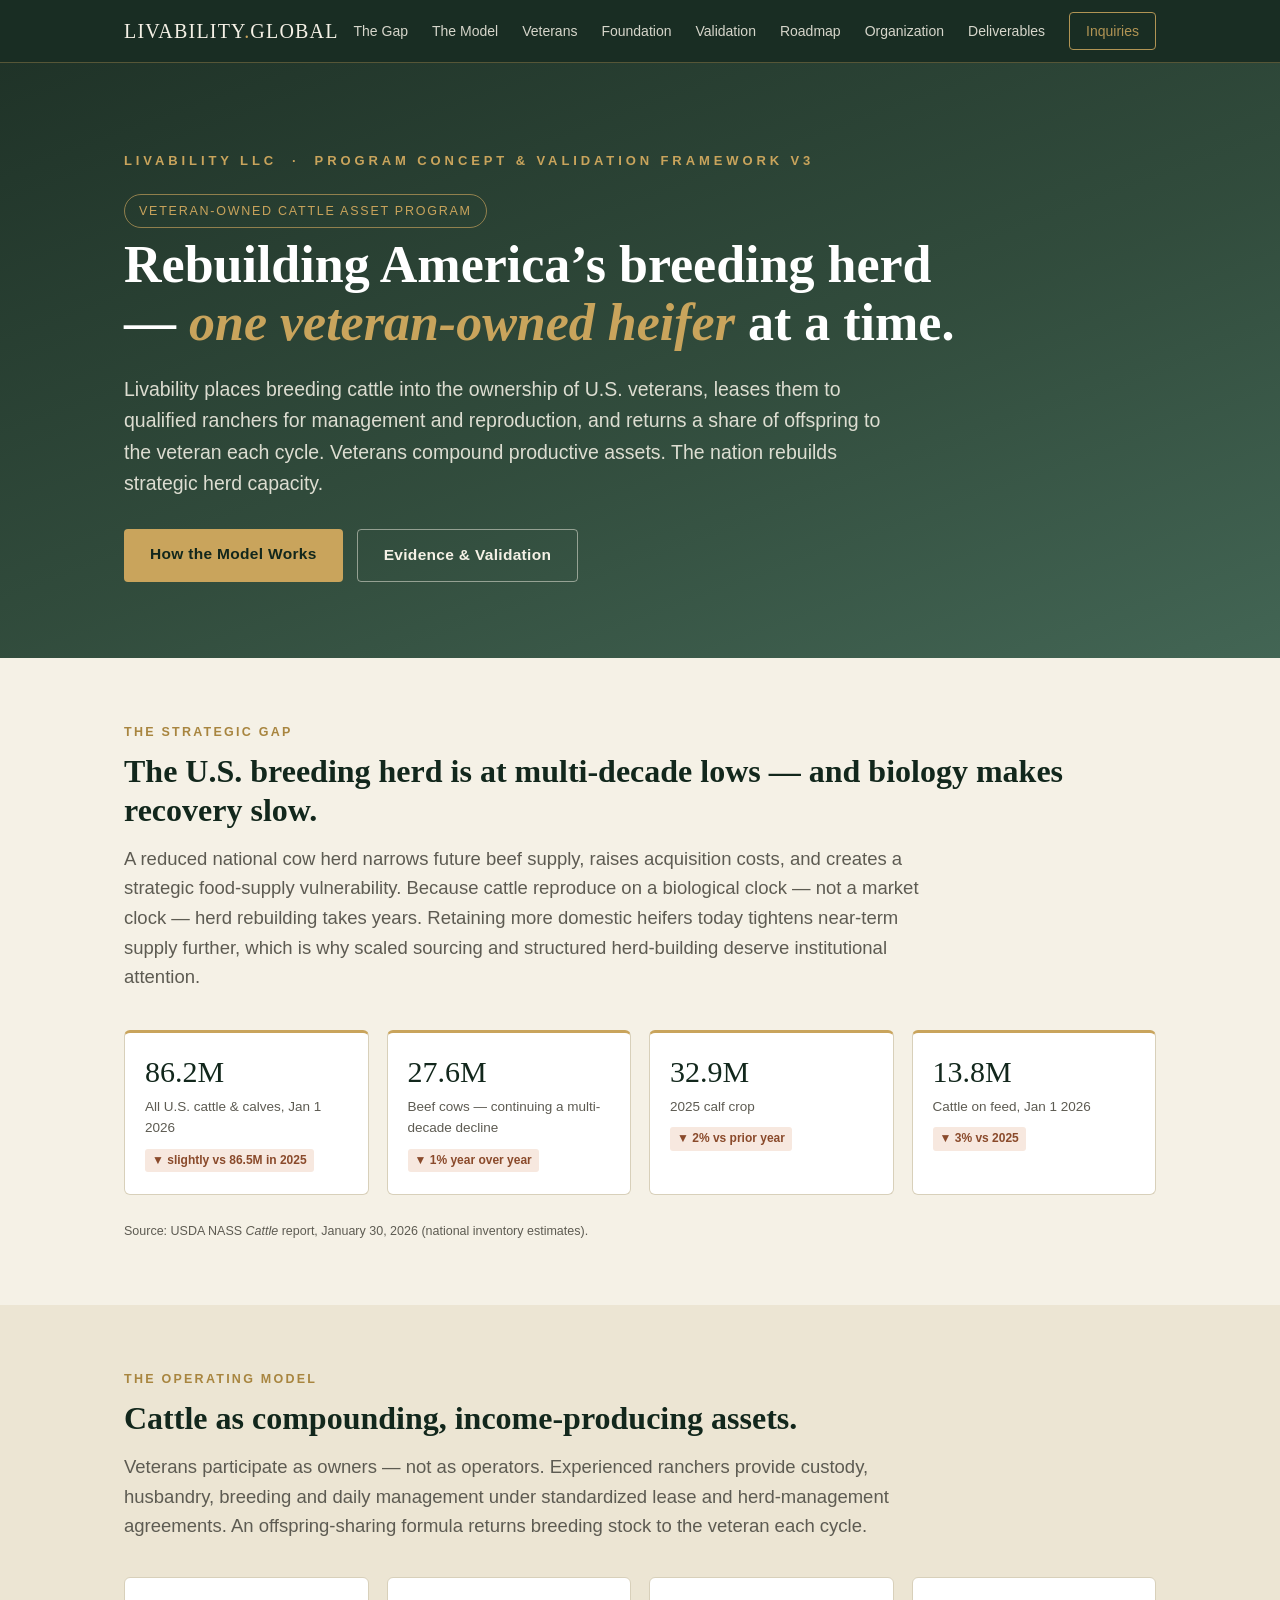
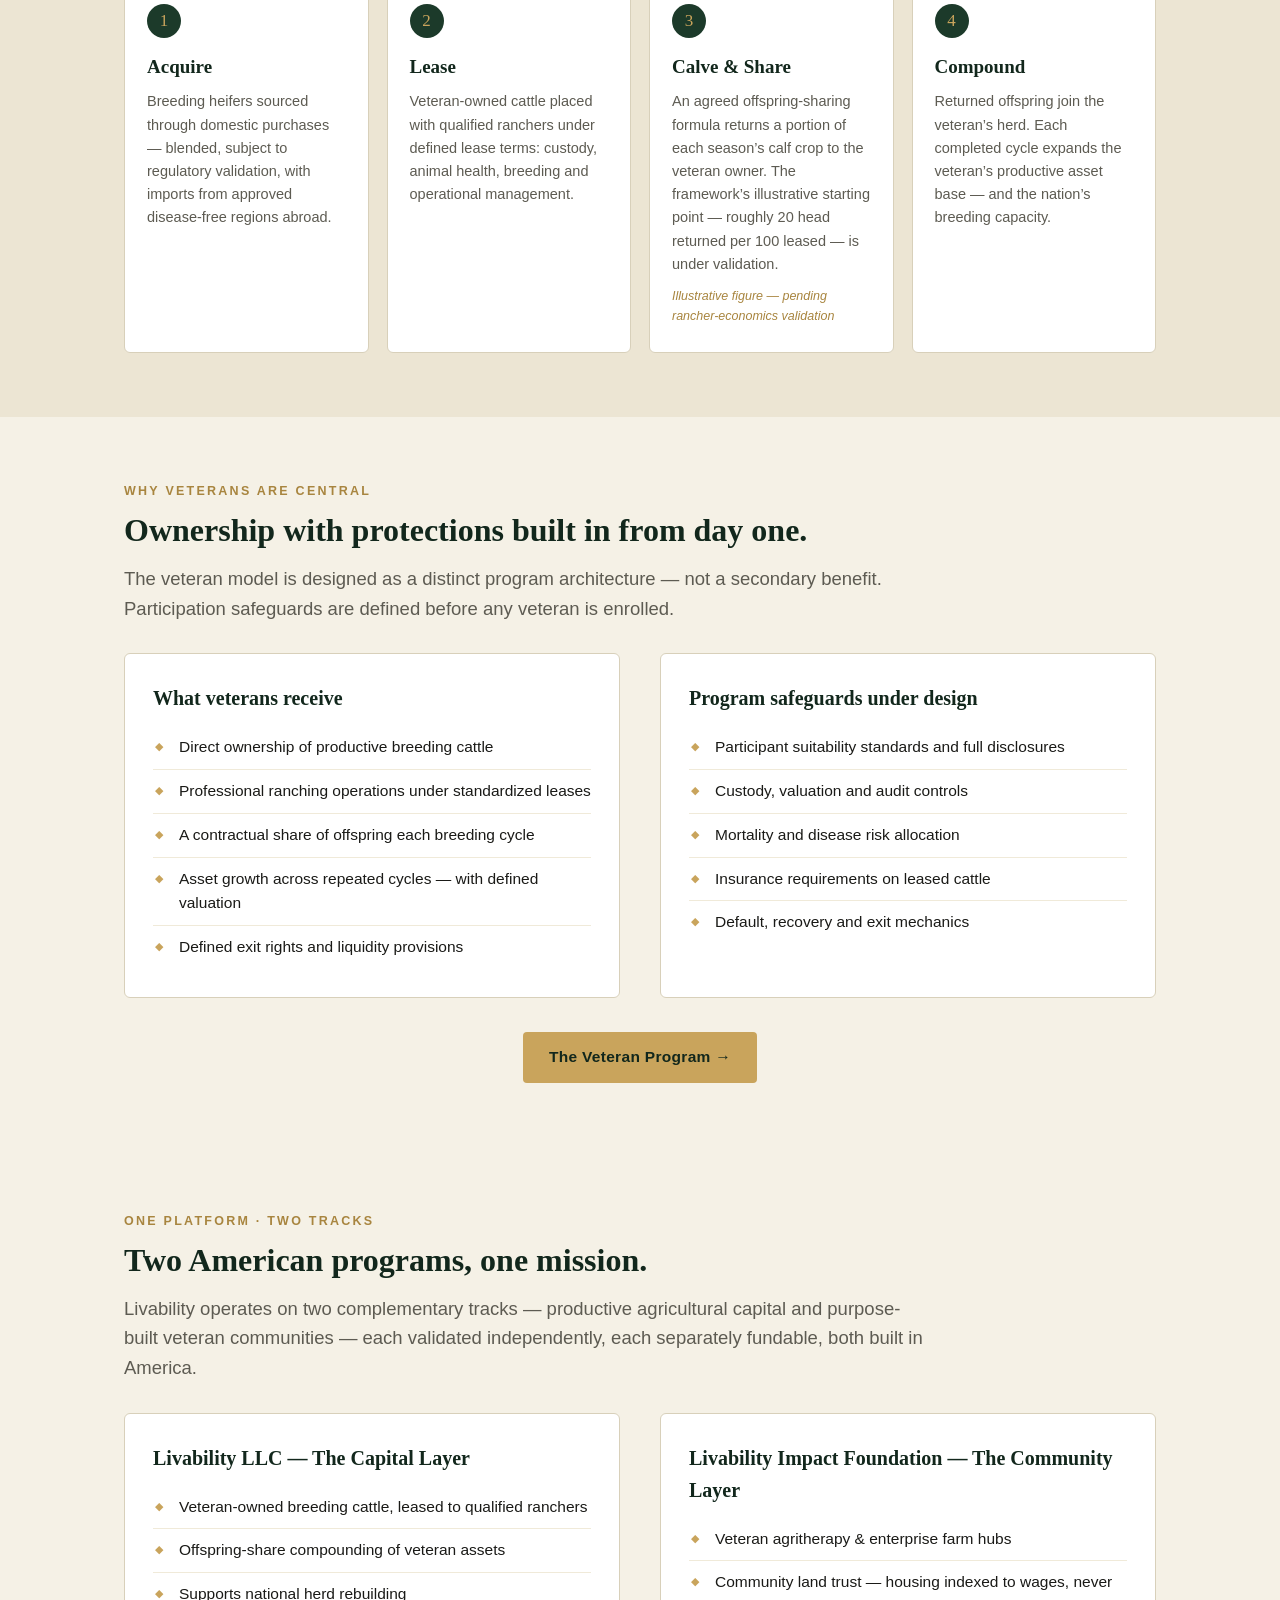
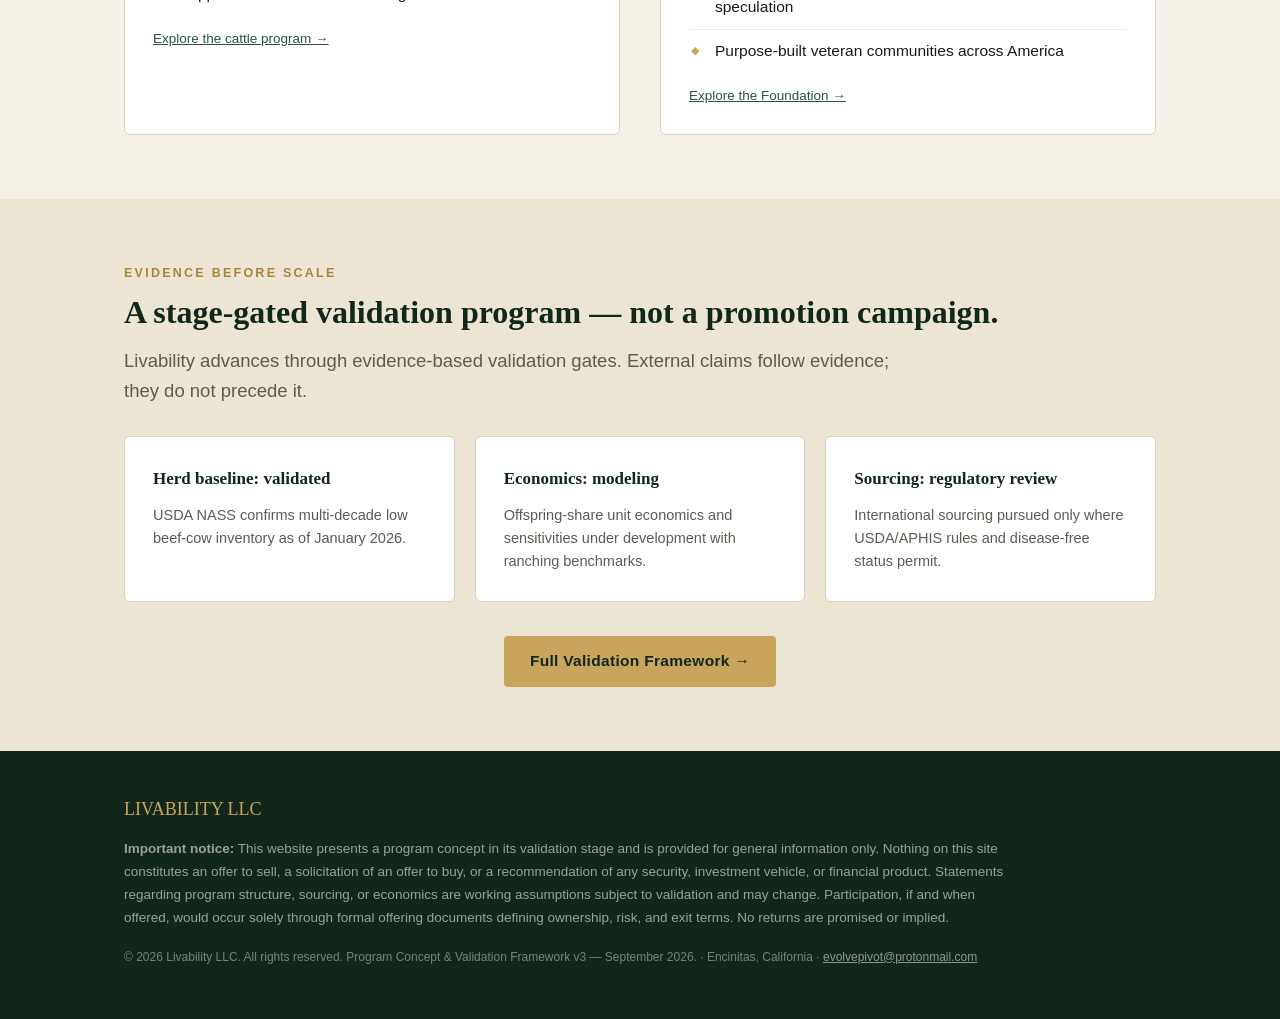
==== commit aa43a494: "Add Livability Impact Foundation page (America-first) + platform bridge" ====
--- a/index.html
+++ b/index.html
@@ -9,26 +9,27 @@
 <meta property="og:description" content="A capital-formation program placing breeding cattle into veteran ownership, leased to qualified ranchers, compounding the U.S. breeding herd. Program Concept &amp; Validation Framework v3.">
 <meta property="og:url" content="https://livability.global">
 <link rel="icon" href="data:image/svg+xml,%3Csvg xmlns='http://www.w3.org/2000/svg' viewBox='0 0 64 64'%3E%3Crect width='64' height='64' rx='12' fill='%231c3a2a'/%3E%3Ctext x='32' y='44' font-family='Georgia,serif' font-size='36' fill='%23c9a45c' text-anchor='middle'%3EL%3C/text%3E%3C/svg%3E">
-<link rel="stylesheet" href="/assets/style.css">
+<link rel="stylesheet" href="assets/style.css">
 </head>
 <body>
 <nav>
   <div class="wrap">
-    <a class="brand" href="/index.html">LIVABILITY<span>.</span>GLOBAL</a>
+    <a class="brand" href="index.html">LIVABILITY<span>.</span>GLOBAL</a>
     <div class="links">
-      <a href="/the-gap.html" data-nav="gap">The Gap</a>
-      <a href="/model.html" data-nav="model">The Model</a>
-      <a href="/veterans.html" data-nav="vet">Veterans</a>
-      <a href="/validation.html" data-nav="val">Validation</a>
-      <a href="/roadmap.html" data-nav="road">Roadmap</a>
-      <a href="/organization.html" data-nav="org">Organization</a>
-      <a href="/deliverables.html" data-nav="del">Deliverables</a>
-      <a href="/contact.html" class="nav-cta">Inquiries</a>
+      <a href="the-gap.html" data-nav="gap">The Gap</a>
+      <a href="model.html" data-nav="model">The Model</a>
+      <a href="veterans.html" data-nav="vet">Veterans</a>
+      <a href="foundation.html" data-nav="fnd">Foundation</a>
+      <a href="validation.html" data-nav="val">Validation</a>
+      <a href="roadmap.html" data-nav="road">Roadmap</a>
+      <a href="organization.html" data-nav="org">Organization</a>
+      <a href="deliverables.html" data-nav="del">Deliverables</a>
+      <a href="contact.html" class="nav-cta">Inquiries</a>
     </div>
   </div>
 </nav>
 
-<header class="hero"><div class="wrap"><div class="llc">Livability LLC &nbsp;·&nbsp; Program Concept &amp; Validation Framework v3</div><span class="chip">Veteran-Owned Cattle Asset Program</span><h1>Rebuilding America’s breeding herd — <em>one veteran-owned heifer</em> at a time.</h1><p class="sub">Livability places breeding cattle into the ownership of U.S. veterans, leases them to qualified ranchers for management and reproduction, and returns a share of offspring to the veteran each cycle. Veterans compound productive assets. The nation rebuilds strategic herd capacity.</p><div class="hero-cta"><a class="btn btn-gold" href="/model.html">How the Model Works</a><a class="btn btn-ghost" href="/validation.html">Evidence &amp; Validation</a></div></div></header>
+<header class="hero"><div class="wrap"><div class="llc">Livability LLC &nbsp;·&nbsp; Program Concept &amp; Validation Framework v3</div><span class="chip">Veteran-Owned Cattle Asset Program</span><h1>Rebuilding America’s breeding herd — <em>one veteran-owned heifer</em> at a time.</h1><p class="sub">Livability places breeding cattle into the ownership of U.S. veterans, leases them to qualified ranchers for management and reproduction, and returns a share of offspring to the veteran each cycle. Veterans compound productive assets. The nation rebuilds strategic herd capacity.</p><div class="hero-cta"><a class="btn btn-gold" href="model.html">How the Model Works</a><a class="btn btn-ghost" href="validation.html">Evidence &amp; Validation</a></div></div></header>
 
 <section id="problem">
 <div class="wrap">
@@ -80,7 +81,28 @@
 <li>Default, recovery and exit mechanics</li>
 </ul></div>
 </div>
-<div style="text-align:center; margin-top:34px;"><a class="btn btn-gold" href="/veterans.html">The Veteran Program →</a></div>
+<div style="text-align:center; margin-top:34px;"><a class="btn btn-gold" href="veterans.html">The Veteran Program →</a></div>
+</div>
+</section>
+
+
+<section id="platform">
+<div class="wrap">
+<div class="kicker">One Platform · Two Tracks</div>
+<h2>Two American programs, one mission.</h2>
+<p class="lede">Livability operates on two complementary tracks — productive agricultural capital and purpose-built veteran communities — each validated independently, each separately fundable, both built in America.</p>
+<div class="cols">
+<div class="panel"><h3>Livability LLC — The Capital Layer</h3><ul>
+<li>Veteran-owned breeding cattle, leased to qualified ranchers</li>
+<li>Offspring-share compounding of veteran assets</li>
+<li>Supports national herd rebuilding</li>
+</ul><p style="font-size:13.5px; color:var(--muted); margin-top:12px;"><a href="model.html">Explore the cattle program →</a></p></div>
+<div class="panel"><h3>Livability Impact Foundation — The Community Layer</h3><ul>
+<li>Veteran agritherapy &amp; enterprise farm hubs</li>
+<li>Community land trust — housing indexed to wages, never speculation</li>
+<li>Purpose-built veteran communities across America</li>
+</ul><p style="font-size:13.5px; color:var(--muted); margin-top:12px;"><a href="foundation.html">Explore the Foundation →</a></p></div>
+</div>
 </div>
 </section>
 
@@ -94,10 +116,9 @@
 <div class="panel"><h3 style="font-size:17px;">Economics: modeling</h3><p style="font-size:14.5px; color:var(--muted);">Offspring-share unit economics and sensitivities under development with ranching benchmarks.</p></div>
 <div class="panel"><h3 style="font-size:17px;">Sourcing: regulatory review</h3><p style="font-size:14.5px; color:var(--muted);">International sourcing pursued only where USDA/APHIS rules and disease-free status permit.</p></div>
 </div>
-<div style="text-align:center; margin-top:34px;"><a class="btn btn-gold" href="/validation.html">Full Validation Framework →</a></div>
+<div style="text-align:center; margin-top:34px;"><a class="btn btn-gold" href="validation.html">Full Validation Framework →</a></div>
 </div>
 </section>
-
 
 <footer>
   <div class="wrap">
